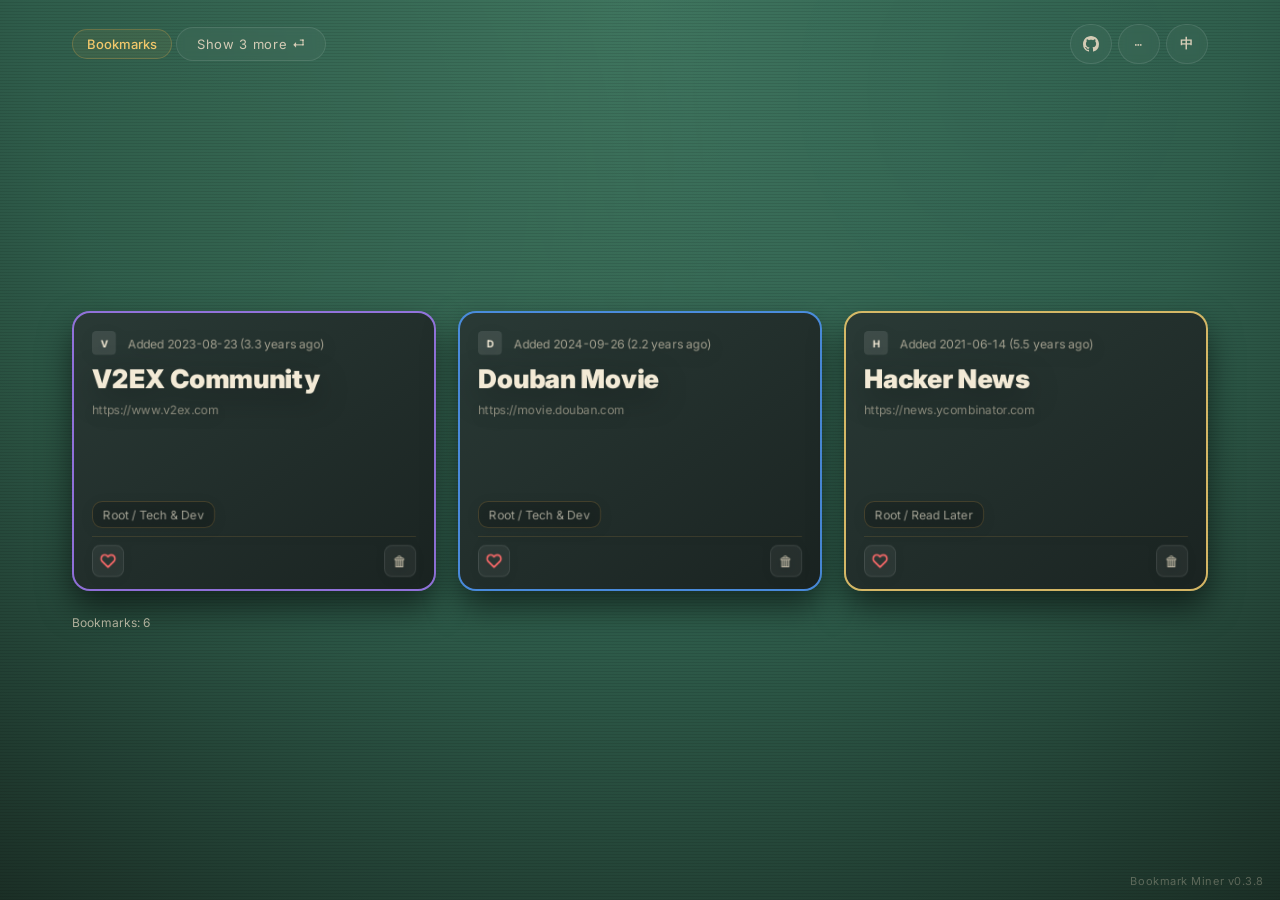
==== newtab.html @ 284e2948 "feat: simplify UI — clean more-menu, redesign card back, expand refresh triggers - newtab.html: more" ====
<!doctype html>
<html lang="zh-CN">
  <head>
    <meta charset="utf-8" />
    <meta name="viewport" content="width=device-width, initial-scale=1" />
    <title>收藏夹淘金</title>
    <link rel="preconnect" href="https://fonts.googleapis.com" />
    <link rel="preconnect" href="https://fonts.gstatic.com" crossorigin />
    <link href="https://fonts.googleapis.com/css2?family=Inter:wght@300;400;500;600;700&family=Outfit:wght@400;600;700&display=swap" rel="stylesheet" />
    <link rel="stylesheet" href="newtab.css" />
  </head>
  <body class="layout-a">
    <main class="page">
      <nav class="toolbar">
        <div class="toolbar-left">
          <button class="tab-btn active" data-tab="bookmarks" type="button" data-i18n="tabBookmarks">收藏夹</button>
          <!-- Douban tabs hidden: only bookmark mode shown -->
          <button class="tab-btn" data-tab="douban-read" type="button" style="display:none"><span class="douban-icon">豆</span><span data-i18n="tabDoubanRead">已读</span></button>
          <button class="tab-btn" data-tab="douban-wish" type="button" style="display:none"><span class="douban-icon">豆</span><span data-i18n="tabDoubanWish">想读</span></button>
          <button class="tab-btn" data-tab="movie-seen" type="button" style="display:none"><span class="douban-icon">豆</span><span data-i18n="tabMovieSeen">看过</span></button>
          <button class="tab-btn" data-tab="movie-wish" type="button" style="display:none"><span class="douban-icon">豆</span><span data-i18n="tabMovieWish">想看</span></button>
          <span class="toolbar-divider" style="display:none"></span>
          
          <div class="tab-specific-actions" data-for="bookmarks">
            <button id="refresh-bookmarks" class="btn toolbar-action-btn" type="button" data-i18n="refreshBtn">再翻三张 ⏎</button>
          </div>
          
          <div class="tab-specific-actions" data-for="douban-read" style="display: none;">
            <label class="btn file-btn">
              <span data-i18n="importDoubanRead">导入已读</span>
              <input id="douban-read-file" type="file" accept="application/json" />
            </label>
            <a href="tips.html" target="_blank" class="tips-hint" title="导入教程">?</a>
            <button id="refresh-douban-read" class="btn toolbar-action-btn" type="button" data-i18n="refreshBtn">再翻三张 ⏎</button>
          </div>

          <div class="tab-specific-actions" data-for="douban-wish" style="display: none;">
            <label class="btn file-btn">
              <span data-i18n="importDoubanWish">导入想读</span>
              <input id="douban-wish-file" type="file" accept="application/json" />
            </label>
            <a href="tips.html" target="_blank" class="tips-hint" title="导入教程">?</a>
            <button id="refresh-douban-wish" class="btn toolbar-action-btn" type="button" data-i18n="refreshBtn">再翻三张 ⏎</button>
          </div>

          <div class="tab-specific-actions" data-for="movie-seen" style="display: none;">
            <label class="btn file-btn">
              <span data-i18n="importMovieSeen">导入看过</span>
              <input id="movie-seen-file" type="file" accept="application/json" />
            </label>
            <a href="tips.html" target="_blank" class="tips-hint" title="导入教程">?</a>
            <button id="refresh-movie-seen" class="btn toolbar-action-btn" type="button" data-i18n="refreshBtn">再翻三张 ⏎</button>
          </div>

          <div class="tab-specific-actions" data-for="movie-wish" style="display: none;">
            <label class="btn file-btn">
              <span data-i18n="importMovieWish">导入想看</span>
              <input id="movie-wish-file" type="file" accept="application/json" />
            </label>
            <a href="tips.html" target="_blank" class="tips-hint" title="导入教程">?</a>
            <button id="refresh-movie-wish" class="btn toolbar-action-btn" type="button" data-i18n="refreshBtn">再翻三张 ⏎</button>
          </div>
        </div>
        <div class="toolbar-right">
          <button id="close-others" class="btn close-others-btn" type="button" style="display: none;" data-i18n="closeOthers">关闭其他标签页</button>
          <a href="https://github.com/holynova/collection_miner" target="_blank" class="btn icon-btn github-btn" aria-label="GitHub" title="GitHub">
            <svg height="16" aria-hidden="true" viewBox="0 0 16 16" version="1.1" width="16" style="fill: currentColor;">
              <path d="M8 0c4.42 0 8 3.58 8 8a8.013 8.013 0 0 1-5.45 7.59c-.4.08-.55-.17-.55-.38 0-.27.01-1.13.01-2.2 0-.75-.25-1.23-.54-1.48 1.78-.2 3.65-.88 3.65-3.95 0-.88-.31-1.59-.82-2.15.08-.2.36-1.02-.08-2.12 0 0-.67-.22-2.2.82-.64-.18-1.32-.27-2-.27-.68 0-1.36.09-2 .27-1.53-1.03-2.2-.82-2.2-.82-.44 1.1-.16 1.92-.08 2.12-.51.56-.82 1.28-.82 2.15 0 3.06 1.86 3.75 3.64 3.95-.23.2-.44.55-.51 1.07-.46.21-1.61.55-2.33-.66-.15-.24-.6-.83-1.23-.82-.67.01-.27.38.01.53.34.19.73.9.82 1.13.16.45.68 1.31 2.69.94 0 .67.01 1.3.01 1.49 0 .21-.15.45-.55.38A7.995 7.995 0 0 1 0 8c0-4.42 3.58-8 8-8Z"></path>
            </svg>
          </a>
          <div class="more-menu-wrapper">
            <button id="more-menu-btn" class="btn icon-btn" type="button" aria-label="More" title="More">⋯</button>
            <div id="more-menu" class="more-menu" style="display: none;">
              <button id="export-data" class="more-menu-item" type="button" data-i18n="exportData">导出数据</button>
              <label class="more-menu-item file-menu-item">
                <span data-i18n="importBackup">导入备份</span>
                <input id="import-backup-file" type="file" accept="application/json" />
              </label>
              <!-- layout-select and back-style-select kept in DOM (hidden) for JS compatibility -->
              <select id="layout-select" style="display:none"></select>
              <select id="back-style-select" style="display:none"></select>
            </div>
          </div>
          <button id="lang-switch" class="btn icon-btn lang-switch-btn" type="button" title="Language">EN</button>
        </div>
      </nav>

      <section class="tab-panel active" id="tab-bookmarks">
        <section class="cards" id="cards"></section>
        <footer class="footer" id="footer"></footer>
      </section>

      <!-- Douban panels hidden -->
      <section class="tab-panel" id="tab-douban-read" style="display:none">
        <section class="cards" id="douban-read-cards"></section>
        <footer class="footer" id="douban-read-footer"></footer>
      </section>

      <section class="tab-panel" id="tab-douban-wish" style="display:none">
        <section class="cards" id="douban-wish-cards"></section>
        <footer class="footer" id="douban-wish-footer"></footer>
      </section>

      <section class="tab-panel" id="tab-movie-seen" style="display:none">
        <section class="cards" id="movie-seen-cards"></section>
        <footer class="footer" id="movie-seen-footer"></footer>
      </section>

      <section class="tab-panel" id="tab-movie-wish" style="display:none">
        <section class="cards" id="movie-wish-cards"></section>
        <footer class="footer" id="movie-wish-footer"></footer>
      </section>
    </main>

    <template id="card-template">
      <article class="card">
        <div class="card-inner">
          <div class="card-face card-back">
            <div class="back-frame">
              <div class="back-logo">♠</div>
              <div class="back-name">Collection</div>
              <div class="back-name back-name-sub">Miner</div>
              <div class="back-tagline">收藏夹淘金</div>
            </div>
          </div>
          <div class="card-face card-front">
            <div class="card-header">
              <div class="brand">
                <span class="favicon" aria-hidden="true">
                  <span class="favicon-text"></span>
                </span>
                <div class="brand-text">
                  <p class="meta-date"></p>
                </div>
              </div>
            </div>

            <p class="title"></p>
            <p class="subtitle" style="display: none;"></p>
            <p class="url"></p>

            <div class="tags">
              <span class="tag path"></span>
            </div>
            <div class="rating-stars"></div>

            <div class="card-toolbar">
              <button class="toolbar-btn btn-like" type="button" aria-label="点赞">
                <svg class="heart-icon heart-outline" viewBox="0 0 24 24" fill="none" stroke="currentColor" stroke-width="2.5" stroke-linecap="round" stroke-linejoin="round" style="width: 16px; height: 16px; vertical-align: middle;">
                  <path d="M20.84 4.61a5.5 5.5 0 0 0-7.78 0L12 5.67l-1.06-1.06a5.5 5.5 0 0 0-7.78 7.78l1.06 1.06L12 21.23l7.78-7.78 1.06-1.06a5.5 5.5 0 0 0 0-7.78z"></path>
                </svg>
                <svg class="heart-icon heart-filled" viewBox="0 0 24 24" fill="currentColor" stroke="currentColor" stroke-width="2" stroke-linecap="round" stroke-linejoin="round" style="width: 16px; height: 16px; vertical-align: middle; display: none;">
                  <path d="M20.84 4.61a5.5 5.5 0 0 0-7.78 0L12 5.67l-1.06-1.06a5.5 5.5 0 0 0-7.78 7.78l1.06 1.06L12 21.23l7.78-7.78 1.06-1.06a5.5 5.5 0 0 0 0-7.78z"></path>
                </svg>
              </button>
              <button class="toolbar-btn btn-delete" type="button" aria-label="删除">🗑</button>
            </div>
          </div>
        </div>
      </article>
    </template>

    <div id="toast" class="toast" role="status" aria-live="polite">
      <span class="toast-message"></span>
      <button class="toast-action" type="button">撤销</button>
    </div>

    <div class="version-badge" id="version-badge"></div>

    <script src="newtab.js"></script>
  </body>
</html>
---- newtab.css ----
:root {
  color-scheme: dark;
  font-family: "Inter", "Outfit", -apple-system, BlinkMacSystemFont, "Segoe UI", Roboto, Helvetica, Arial, sans-serif;
  --bg-deep: #1b2f26;
  --bg-mid: #2f5e4c;
  --bg-light: #3f755f;
  --panel-dark: #1a2321;
  --panel-mid: #2a3a36;
  --panel-light: #3a4d48;
  --text-main: #f3ead6;
  --text-dim: #d4cbb5;
  --gold: #d6a24a;
  --gold-bright: #f2c86b;
  --orange: #e07c2f;
  --red: #d45141;
  --blue: #2aa2d5;
  --cyan: #3bc0c8;
  --shadow: rgba(0, 0, 0, 0.55);
  background-color: var(--bg-deep);
  background-image: radial-gradient(circle at top, var(--bg-light), var(--bg-mid) 55%, var(--bg-deep));
  color: var(--text-main);
}

* {
  box-sizing: border-box;
}

body {
  margin: 0;
  min-height: 100vh;
  position: relative;
  background: transparent;
}

body::before {
  content: "";
  position: fixed;
  inset: 0;
  background:
    radial-gradient(circle at 15% 20%, rgba(210, 162, 74, 0.08), transparent 45%),
    radial-gradient(circle at 80% 10%, rgba(59, 192, 200, 0.06), transparent 40%),
    repeating-linear-gradient(0deg, rgba(0, 0, 0, 0.18), rgba(0, 0, 0, 0.18) 1px, transparent 1px, transparent 3px);
  mix-blend-mode: multiply;
  opacity: 0.5;
  pointer-events: none;
  z-index: 0;
}

.page {
  max-width: 1200px;
  margin: 0 auto;
  padding: 24px 32px 36px;
  display: flex;
  flex-direction: column;
  gap: 20px;
  position: relative;
  z-index: 1;
  min-height: 100vh;
}

/* ===== Unified Toolbar ===== */

.toolbar {
  display: flex;
  align-items: center;
  justify-content: space-between;
  gap: 8px;
  flex-wrap: wrap;
}

.toolbar-left {
  display: flex;
  align-items: center;
  gap: 4px;
  flex-wrap: wrap;
}

.toolbar-right {
  display: flex;
  align-items: center;
  gap: 6px;
}

.toolbar-divider {
  width: 1px;
  height: 20px;
  background: rgba(255, 255, 255, 0.1);
  margin: 0 6px;
}

.tab-specific-actions {
  display: inline-flex;
  align-items: center;
  gap: 8px;
}

.toolbar-action-btn {
  font-size: 12px;
  padding: 6px 14px;
}

.close-others-btn {
  font-size: 11px;
  padding: 5px 12px;
  border-color: rgba(212, 80, 65, 0.4);
  color: #e88;
}

.close-others-btn:hover {
  border-color: rgba(212, 80, 65, 0.7);
  background: rgba(212, 80, 65, 0.1);
  color: #f99;
}

h1 {
  margin: 0;
  font-size: 32px;
  text-shadow: 0 0 18px rgba(214, 162, 74, 0.35);
}

/* Icon button (GitHub, more, lang) */
.icon-btn {
  width: 40px;
  height: 40px;
  padding: 0;
  display: inline-flex;
  align-items: center;
  justify-content: center;
  font-size: 18px;
  border-radius: 12px;
  min-width: unset;
  text-transform: none;
  letter-spacing: 0;
  text-decoration: none;
}

.icon-btn svg {
  width: 16px;
  height: 16px;
  flex-shrink: 0;
}

.lang-switch-btn {
  font-size: 13px;
  font-weight: 700;
}

/* ===== More Menu ===== */

.more-menu-wrapper {
  position: relative;
}

.more-menu {
  position: absolute;
  top: calc(100% + 8px);
  right: 0;
  min-width: 200px;
  background: var(--panel-dark);
  border: 1.5px solid var(--gold);
  border-radius: 14px;
  padding: 6px 0;
  z-index: 100;
  box-shadow: 0 16px 40px rgba(0, 0, 0, 0.6);
  animation: menuFadeIn 0.15s ease-out;
}

@keyframes menuFadeIn {
  from { opacity: 0; transform: translateY(-6px); }
  to { opacity: 1; transform: translateY(0); }
}

.more-menu-item {
  display: flex;
  align-items: center;
  gap: 8px;
  width: 100%;
  padding: 10px 16px;
  background: none;
  border: none;
  color: var(--text-main);
  font-family: inherit;
  font-size: 13px;
  cursor: pointer;
  text-align: left;
  transition: background 0.1s ease;
}

.more-menu-item:hover {
  background: rgba(214, 162, 74, 0.12);
}

.file-menu-item {
  position: relative;
  overflow: hidden;
}

.file-menu-item input {
  position: absolute;
  inset: 0;
  opacity: 0;
  cursor: pointer;
}

.more-menu-divider {
  height: 1px;
  margin: 4px 12px;
  background: rgba(214, 162, 74, 0.25);
}

.more-menu-select-row {
  justify-content: space-between;
}

.more-menu-select-row select {
  background: var(--bg-deep);
  border: 1px solid rgba(214, 162, 74, 0.5);
  color: var(--gold-bright);
  font-family: inherit;
  font-size: 12px;
  padding: 4px 8px;
  border-radius: 6px;
  outline: none;
  cursor: pointer;
}

.more-menu-build {
  font-size: 11px;
  color: var(--text-dim);
  letter-spacing: 0.1em;
  text-transform: uppercase;
  cursor: default;
  opacity: 0.7;
}

.more-menu-build:hover {
  background: none;
}

/* ===== Tab Buttons ===== */

.tab-btn {
  border: 1px solid transparent;
  background: transparent;
  color: var(--text-dim);
  padding: 6px 14px;
  border-radius: 999px;
  font-size: 13px;
  font-family: inherit;
  cursor: pointer;
  white-space: nowrap;
  transition: all 0.3s ease;
  position: relative;
  opacity: 0.6;
}

.tab-btn:hover {
  background: rgba(255, 255, 255, 0.05);
  color: var(--text-main);
  opacity: 1;
}

.tab-btn.active {
  border-color: rgba(214, 162, 74, 0.3);
  background: rgba(214, 162, 74, 0.08);
  color: var(--gold-bright);
  font-weight: 500;
  opacity: 1;
}

/* ===== Tab Panels ===== */

.tab-panel {
  display: none;
  flex-direction: column;
  gap: 16px;
}

.tab-panel.active {
  display: flex;
  margin-top: auto;
  margin-bottom: auto;
  animation: panelFadeIn 0.2s ease-out;
}

@keyframes panelFadeIn {
  from { opacity: 0; transform: translateY(8px); }
  to { opacity: 1; transform: translateY(0); }
}

.tab-actions {
  display: flex;
  gap: 12px;
  align-items: center;
  flex-wrap: wrap;
}

/* ===== Buttons ===== */

.btn {
  border: 1px solid rgba(255, 255, 255, 0.1);
  background: rgba(255, 255, 255, 0.03);
  color: var(--text-dim);
  padding: 8px 20px;
  font-size: 13px;
  font-family: inherit;
  border-radius: 999px;
  cursor: pointer;
  letter-spacing: 0.05em;
  transition: all 0.3s ease;
  text-decoration: none;
  display: inline-flex;
  align-items: center;
  justify-content: center;
  gap: 6px;
  backdrop-filter: blur(4px);
}

.btn:hover {
  background: rgba(214, 162, 74, 0.08);
  border-color: rgba(214, 162, 74, 0.4);
  color: var(--gold-bright);
}

.btn:active {
  transform: scale(0.98);
}

.btn.is-loading {
  opacity: 0.6;
  pointer-events: none;
}

:lang(zh) .btn {
  letter-spacing: 0.05em;
}

.file-btn {
  position: relative;
  overflow: hidden;
}

.file-btn input {
  position: absolute;
  inset: 0;
  opacity: 0;
  cursor: pointer;
}

/* ===== Cards Grid ===== */

.cards {
  display: grid;
  grid-template-columns: repeat(3, 1fr);
  gap: 22px;
  align-items: start;
}

/* ===== Card ===== */

.card {
  perspective: 1200px;
  transform-style: preserve-3d;
  transform: perspective(1200px) rotateX(var(--tilt-x, 0deg)) rotateY(var(--tilt-y, 0deg)) translateY(var(--float-y, 0px));
  transition: transform 0.12s ease-out;
  position: relative;
  cursor: pointer;
  min-height: 280px;

  /* Card Dynamic Lighting Variables */
  --mx: 0.5;
  --my: 0.5;
  --mx-pct: 50%;
  --my-pct: 50%;
  --border-color-base: rgba(214, 162, 74, 0.4);
  --border-color-glow: rgba(255, 255, 255, 0.55);
  --glow-color: rgba(255, 255, 255, 0.15);
  --shadow-color: var(--shadow);
  --glow-shadow: calc((var(--mx, 0.5) - 0.5) * -20px) calc(16px + (0.5 - var(--my, 0.5)) * 20px) 32px var(--shadow-color);
}

.card-inner {
  position: relative;
  width: 100%;
  min-height: 280px;
  transform-style: preserve-3d;
  transition: transform 0.4s ease-out;
  transform: rotateY(0deg);
  transform-origin: center center;
}

.card.is-revealed .card-inner {
  transform: rotateY(180deg);
  animation: flipWobble 0.9s cubic-bezier(0.34, 1.2, 0.64, 1) both;
}

.card-face {
  position: absolute;
  inset: 0;
  border-radius: 18px;
  backface-visibility: hidden;
  border: 2px solid transparent;
  box-shadow: var(--glow-shadow);
  width: 100%;
  height: 100%;
  background-clip: padding-box, border-box, border-box;
  background-origin: border-box;
  transition: box-shadow 0.3s ease;
  transform-style: preserve-3d;
}

.card-back {
  background-image:
    radial-gradient(circle at top, #3d2a18, #1c120a),
    radial-gradient(circle at var(--mx-pct) var(--my-pct), var(--border-color-glow) 0%, transparent 60%),
    linear-gradient(var(--border-color-base), var(--border-color-base));
  display: flex;
  align-items: center;
  justify-content: center;
  min-height: 280px;
}

.card-back::after {
  content: "";
  position: absolute;
  inset: 0;
  border-radius: inherit;
  background: radial-gradient(
    circle 160px at var(--mx-pct) var(--my-pct),
    var(--glow-color, rgba(255, 255, 255, 0.22)) 0%,
    rgba(255, 255, 255, 0.03) 45%,
    transparent 100%
  );
  mix-blend-mode: screen;
  opacity: 0;
  pointer-events: none;
  transition: opacity 0.3s ease;
  z-index: 5;
}

.card:hover .card-back::after {
  opacity: 1;
}

.back-frame {
  width: 80%;
  height: 80%;
  min-height: 200px;
  border: 2px solid rgba(214, 162, 74, 0.6);
  border-radius: 14px;
  display: flex;
  flex-direction: column;
  align-items: center;
  justify-content: center;
  gap: 10px;
  background: linear-gradient(145deg, rgba(255, 255, 255, 0.05), rgba(0, 0, 0, 0.35));
}

.back-logo {
  font-size: 40px;
  color: rgba(255, 255, 255, 0.25);
  line-height: 1;
  margin-bottom: 6px;
}

.back-name {
  font-family: 'Outfit', 'Inter', sans-serif;
  font-size: 22px;
  font-weight: 700;
  letter-spacing: 0.18em;
  color: rgba(255, 255, 255, 0.85);
  text-transform: uppercase;
  line-height: 1.1;
}

.back-name.back-name-sub {
  font-size: 15px;
  font-weight: 400;
  letter-spacing: 0.35em;
  color: rgba(255, 255, 255, 0.45);
  margin-top: -2px;
}

.back-tagline {
  font-size: 11px;
  letter-spacing: 0.2em;
  color: rgba(255, 255, 255, 0.25);
  margin-top: 10px;
  text-transform: uppercase;
}

.card-front {
  background-image:
    linear-gradient(145deg, var(--panel-mid), var(--panel-dark)),
    radial-gradient(circle at var(--mx-pct) var(--my-pct), var(--border-color-glow) 0%, transparent 60%),
    linear-gradient(var(--border-color-base), var(--border-color-base));
  transform: rotateY(180deg);
  padding: 18px 18px 12px;
  display: flex;
  flex-direction: column;
  gap: 8px;
  overflow: visible;
  min-height: 280px;
  position: relative;
  transform-style: preserve-3d;
}

.card-front::after {
  content: "";
  position: absolute;
  inset: 0;
  border-radius: inherit;
  background: radial-gradient(
    circle 160px at var(--mx-pct) var(--my-pct),
    var(--glow-color, rgba(255, 255, 255, 0.22)) 0%,
    rgba(255, 255, 255, 0.03) 45%,
    transparent 100%
  );
  mix-blend-mode: screen;
  opacity: 0;
  pointer-events: none;
  transition: opacity 0.3s ease;
  z-index: 5;
  transform: translateZ(1px);
}

.card.is-revealed:hover .card-front::after,
.card.is-refresh-revealed:hover .card-front::after {
  opacity: 1;
}

/* ===== Card Header ===== */

.card-header {
  display: flex;
  align-items: center;
  justify-content: space-between;
  gap: 12px;
  transform: translateZ(20px) translate(var(--parallax-text-x, 0px), var(--parallax-text-y, 0px));
  transition: transform 0.15s ease-out;
  filter: drop-shadow(0 4px 8px rgba(0, 0, 0, 0.3));
}

.brand {
  display: flex;
  align-items: center;
  gap: 12px;
}

.brand-text {
  display: flex;
  flex-direction: column;
  gap: 4px;
}

.favicon {
  width: 44px;
  height: 44px;
  border-radius: 14px;
  background: rgba(255, 255, 255, 0.1);
  display: inline-flex;
  align-items: center;
  justify-content: center;
  background-size: 20px 20px;
  background-repeat: no-repeat;
  background-position: center;
  flex-shrink: 0;
  font-size: 17px;
  font-weight: 700;
  color: var(--text-main);
}

.favicon-text {
  line-height: 1;
}

/* ===== Card Content ===== */

.title {
  color: var(--text-main);
  text-decoration: none;
  font-weight: 700;
  font-size: 20px;
  line-height: 1.25;
  display: -webkit-box;
  -webkit-line-clamp: 2;
  line-clamp: 2;
  -webkit-box-orient: vertical;
  overflow: hidden;
  margin: 0;
  flex-shrink: 0;
  transform: translateZ(60px) translate(var(--parallax-title-x, 0px), var(--parallax-title-y, 0px));
  transition: transform 0.15s ease-out;
  filter: drop-shadow(0 8px 16px rgba(0, 0, 0, 0.45));
}

.subtitle {
  color: var(--text-dim);
  font-size: 12px;
  font-weight: 400;
  line-height: 1.4;
  margin: 6px 0 0 0;
  opacity: 0.6;
  display: -webkit-box;
  -webkit-line-clamp: 2;
  line-clamp: 2;
  -webkit-box-orient: vertical;
  overflow: hidden;
  flex-shrink: 0;
  transform: translateZ(38px) translate(var(--parallax-link-x, 0px), var(--parallax-link-y, 0px));
  transition: transform 0.15s ease-out;
  filter: drop-shadow(0 4px 8px rgba(0, 0, 0, 0.25));
}

.url {
  margin: 0;
  font-size: 13px;
  color: var(--text-dim);
  word-break: break-word;
  opacity: 0.8;
  display: -webkit-box;
  -webkit-line-clamp: 2;
  line-clamp: 2;
  -webkit-box-orient: vertical;
  overflow: hidden;
  flex-grow: 1;
  transform: translateZ(38px) translate(var(--parallax-link-x, 0px), var(--parallax-link-y, 0px));
  transition: transform 0.15s ease-out;
  filter: drop-shadow(0 4px 8px rgba(0, 0, 0, 0.25));
}

.meta-date {
  margin: 0;
  font-size: 12px;
  color: var(--text-dim);
  opacity: 0.7;
}

.tags {
  display: flex;
  gap: 8px;
  flex-wrap: wrap;
  transform: translateZ(20px) translate(var(--parallax-text-x, 0px), var(--parallax-text-y, 0px));
  transition: transform 0.15s ease-out;
  filter: drop-shadow(0 3px 6px rgba(0, 0, 0, 0.25));
}

.tag {
  display: inline-flex;
  align-items: center;
  padding: 5px 10px;
  font-size: 12px;
  color: var(--text-main);
  background: rgba(0, 0, 0, 0.3);
  border-radius: 10px;
  border: 1px solid rgba(214, 162, 74, 0.35);
  max-width: 100%;
  white-space: normal;
  word-break: break-word;
}

.rating-stars {
  display: flex;
  gap: 3px;
  align-items: center;
  font-size: 13px;
  color: var(--gold-bright);
  transform: translateZ(20px) translate(var(--parallax-text-x, 0px), var(--parallax-text-y, 0px));
  transition: transform 0.15s ease-out;
  filter: drop-shadow(0 3px 6px rgba(0, 0, 0, 0.25));
}

.rating-stars .star {
  opacity: 0.35;
}

.rating-stars .star.filled {
  opacity: 1;
  text-shadow: 0 0 6px rgba(242, 200, 107, 0.45);
}

/* ===== Card Toolbar (bottom) ===== */

.card-toolbar {
  display: flex;
  align-items: center;
  justify-content: space-between;
  margin-top: auto;
  padding-top: 8px;
  border-top: 1px solid rgba(214, 162, 74, 0.15);
  transform: translateZ(20px) translate(var(--parallax-text-x, 0px), var(--parallax-text-y, 0px));
  transition: transform 0.15s ease-out;
  filter: drop-shadow(0 3px 6px rgba(0, 0, 0, 0.25));
}

.toolbar-btn {
  border: 1px solid rgba(255, 255, 255, 0.1);
  background: rgba(255, 255, 255, 0.05);
  color: var(--text-dim);
  width: 32px;
  height: 32px;
  border-radius: 8px;
  font-size: 14px;
  cursor: pointer;
  display: inline-flex;
  align-items: center;
  justify-content: center;
  transition: all 0.3s ease;
  backdrop-filter: blur(4px);
}

.toolbar-btn:hover {
  background: rgba(214, 162, 74, 0.1);
  color: var(--gold-bright);
  border-color: rgba(214, 162, 74, 0.4);
}

.toolbar-btn.btn-like {
  color: #ff6b6b;
}

.toolbar-btn.btn-like.is-liked {
  background: rgba(255, 107, 107, 0.2);
  border-color: rgba(255, 107, 107, 0.7);
  color: #ff8a8a;
}

.toolbar-btn.btn-like .heart-filled {
  display: none !important;
}

.toolbar-btn.btn-like.is-liked .heart-outline {
  display: none !important;
}

.toolbar-btn.btn-like.is-liked .heart-filled {
  display: inline-block !important;
}

.heart-icon {
  transition: transform 0.2s ease;
}

.toolbar-btn.btn-like:hover .heart-icon {
  transform: scale(1.15);
}

.toolbar-btn.btn-delete:hover {
  border-color: rgba(213, 81, 65, 0.7);
  color: #ffd2c8;
  background: rgba(213, 81, 65, 0.2);
}

/* ===== Empty State ===== */

.empty-state {
  display: flex;
  flex-direction: column;
  align-items: center;
  justify-content: center;
  gap: 16px;
  padding: 60px 24px;
  text-align: center;
  color: var(--text-dim);
  grid-column: 1 / -1;
}

.empty-state-icon {
  font-size: 48px;
  opacity: 0.5;
  line-height: 1;
}

.empty-state-text {
  font-size: 15px;
  max-width: 280px;
  line-height: 1.5;
}

/* ===== Toast ===== */

.toast {
  position: fixed;
  left: 50%;
  top: 24px;
  transform: translateX(-50%) translateY(-20px);
  background: var(--panel-dark);
  color: var(--text-main);
  padding: 10px 14px;
  border-radius: 999px;
  display: flex;
  align-items: center;
  gap: 12px;
  opacity: 0;
  pointer-events: none;
  transition: opacity 0.2s ease, transform 0.2s ease;
  box-shadow: 0 12px 28px var(--shadow);
  z-index: 200;
  border: 2px solid rgba(214, 162, 74, 0.5);
}

.toast.visible {
  opacity: 1;
  pointer-events: auto;
  transform: translateX(-50%) translateY(0);
}

.toast-action {
  border: 1px solid var(--gold);
  background: transparent;
  color: var(--text-main);
  padding: 4px 10px;
  border-radius: 999px;
  cursor: pointer;
  font-size: 12px;
  font-family: inherit;
}

/* ===== Footer ===== */

.footer {
  font-size: 12px;
  color: var(--text-dim);
  padding: 8px 0;
  opacity: 0.8;
}

/* ===== Rarity Borders ===== */

.rarity-common {
  --border-color-base: rgba(214, 162, 74, 0.55);
  --border-color-glow: rgba(255, 255, 255, 0.55);
  --glow-color: rgba(214, 162, 74, 0.22);
}

.rarity-rare {
  --border-color-base: rgba(42, 162, 213, 0.75);
  --border-color-glow: rgba(100, 220, 255, 0.95);
  --glow-color: rgba(100, 220, 255, 0.28);
  --glow-shadow: calc((var(--mx, 0.5) - 0.5) * -20px) calc(16px + (0.5 - var(--my, 0.5)) * 20px) 36px rgba(42, 162, 213, 0.35);
}

.rarity-legendary {
  --border-color-base: rgba(242, 200, 107, 0.85);
  --border-color-glow: rgba(255, 235, 170, 1);
  --glow-color: rgba(255, 220, 120, 0.32);
  --glow-shadow: calc((var(--mx, 0.5) - 0.5) * -20px) calc(16px + (0.5 - var(--my, 0.5)) * 20px) 36px rgba(242, 200, 107, 0.4);
}

.rarity-cursed {
  --border-color-base: rgba(213, 81, 65, 0.8);
  --border-color-glow: rgba(255, 120, 100, 0.95);
  --glow-color: rgba(255, 120, 100, 0.28);
  --glow-shadow: calc((var(--mx, 0.5) - 0.5) * -20px) calc(16px + (0.5 - var(--my, 0.5)) * 20px) 36px rgba(213, 81, 65, 0.35);
}

/* ===== Rating Borders (overrides age) ===== */

.rating-1 {
  --border-color-base: rgba(245, 245, 245, 0.7);
  --border-color-glow: rgba(255, 255, 255, 0.85);
}

.rating-2 {
  --border-color-base: rgba(90, 200, 120, 0.75);
  --border-color-glow: rgba(140, 255, 170, 0.95);
}

.rating-3 {
  --border-color-base: rgba(80, 150, 255, 0.8);
  --border-color-glow: rgba(150, 200, 255, 0.95);
}

.rating-4 {
  --border-color-base: rgba(170, 120, 255, 0.8);
  --border-color-glow: rgba(210, 180, 255, 0.95);
  --glow-shadow:
    calc((var(--mx, 0.5) - 0.5) * -20px) calc(16px + (0.5 - var(--my, 0.5)) * 20px) 36px rgba(242, 200, 107, 0.25),
    0 0 24px rgba(170, 120, 255, 0.18);
}

.rating-5 {
  --border-color-base: rgba(242, 200, 107, 0.85);
  --border-color-glow: rgba(255, 235, 170, 1);
  --glow-shadow:
    calc((var(--mx, 0.5) - 0.5) * -20px) calc(16px + (0.5 - var(--my, 0.5)) * 20px) 36px rgba(242, 200, 107, 0.25),
    0 0 24px rgba(170, 120, 255, 0.18);
}

/* Rating-5 special background and active glow overlay */
.rating-5 .card-front {
  background-image:
    linear-gradient(145deg, rgba(58, 77, 72, 0.95), rgba(26, 35, 33, 0.95)),
    radial-gradient(circle at var(--mx-pct) var(--my-pct), var(--border-color-glow) 0%, transparent 60%),
    linear-gradient(var(--border-color-base), var(--border-color-base));
}

.rating-5 .card-front::after {
  opacity: 0.45;
}

.rating-5:hover .card-front::after {
  opacity: 1;
}

/* ===== Age Borders ===== */

.age-white {
  --border-color-base: rgba(245, 245, 245, 0.7);
  --border-color-glow: rgba(255, 255, 255, 0.8);
}

.age-green {
  --border-color-base: rgba(90, 200, 120, 0.75);
  --border-color-glow: rgba(140, 255, 170, 0.95);
}

.age-blue {
  --border-color-base: rgba(80, 150, 255, 0.8);
  --border-color-glow: rgba(150, 200, 255, 0.95);
}

.age-purple {
  --border-color-base: rgba(170, 120, 255, 0.8);
  --border-color-glow: rgba(210, 180, 255, 0.95);
}

.age-gold {
  --border-color-base: rgba(242, 200, 107, 0.85);
  --border-color-glow: rgba(255, 235, 170, 1);
}

/* ===== Animations ===== */

@keyframes flipWobble {
  0% { transform: rotateY(0deg) rotateZ(0deg); }
  60% { transform: rotateY(190deg) rotateZ(1.2deg); }
  80% { transform: rotateY(175deg) rotateZ(-0.8deg); }
  100% { transform: rotateY(180deg) rotateZ(0deg); }
}


.confetti-particle {
  position: absolute;
  width: 10px;
  height: 10px;
  border-radius: 2px;
  pointer-events: none;
  z-index: 1000;
  will-change: transform, opacity;
}

@keyframes confetti-pop {
  0% { transform: translate(-50%, -50%) scale(1) rotate(0deg); opacity: 1; }
  100% { transform: translate(calc(-50% + var(--dx)), calc(-50% + var(--dy))) scale(0) rotate(var(--dr)); opacity: 0; }
}

/* Card exit animations */
@keyframes refreshFlipOut {
  0% { transform: rotateY(180deg) rotateZ(0deg); }
  100% { transform: rotateY(270deg) rotateZ(0deg); }
}

.card.is-refresh-exiting .card-inner {
  animation: refreshFlipOut 0.15s ease-in both;
}

.card.is-refresh-entering .card-inner {
  transform: rotateY(90deg);
}

@keyframes refreshFlipIn {
  0% { transform: rotateY(90deg) rotateZ(0deg); }
  70% { transform: rotateY(185deg) rotateZ(0.5deg); }
  100% { transform: rotateY(180deg) rotateZ(0deg); }
}

.card.is-refresh-revealed .card-inner {
  transform: rotateY(180deg);
  animation: refreshFlipIn 0.35s cubic-bezier(0.34, 1.2, 0.64, 1) both;
}

/* ===== Responsive ===== */

@media (max-width: 1024px) {
  .page {
    padding: 36px 24px 28px;
    gap: 22px;
  }

  .cards {
    grid-template-columns: repeat(auto-fit, minmax(240px, 1fr));
  }

  h1 {
    font-size: 28px;
  }
}

@media (max-width: 720px) {
  .page {
    padding: 24px 16px;
    gap: 18px;
  }

  .header {
    align-items: flex-start;
  }

  h1 {
    font-size: 24px;
  }

  .cards {
    grid-template-columns: 1fr;
  }

  .tab-btn {
    font-size: 12px;
    padding: 7px 14px;
  }
}

/* =========================================
   Layout Redesigns
   ========================================= */

/* --- Layout A: Modern Magazine --- */
body.layout-a .card-front {
  justify-content: space-between;
}
body.layout-a .card-header {
  align-items: flex-start;
}
body.layout-a .favicon {
  width: 24px;
  height: 24px;
  border-radius: 4px;
  font-size: 10px;
  background-size: 14px;
}
body.layout-a .card-content {
  text-align: center;
  display: flex;
  flex-direction: column;
  align-items: center;
  margin-top: auto;
  margin-bottom: auto;
}
body.layout-a .title {
  font-size: 26px;
  line-height: 1.2;
  font-weight: 900;
  -webkit-line-clamp: 3;
}
body.layout-a .url,
body.layout-a .path {
  font-size: 12px;
  opacity: 0.6;
}
body.layout-a .card-footer {
  border-top: 1px solid rgba(255, 255, 255, 0.1);
  padding-top: 12px;
}

/* --- Layout B: Editorial Book Cover --- */
body.layout-b .card-front {
  display: flex;
  flex-direction: column;
  padding: 24px;
}
body.layout-b .card-header {
  order: 3;
  margin-top: 24px;
  justify-content: flex-start;
}
body.layout-b .card-footer {
  order: 1;
  justify-content: flex-end;
}
body.layout-b .card-content {
  order: 2;
  margin-top: auto;
}
body.layout-b .title {
  font-family: "Outfit", "Inter", -apple-system, BlinkMacSystemFont, "Segoe UI", Roboto, Helvetica, Arial, sans-serif;
  font-size: 24px;
  font-weight: 400;
  line-height: 1.4;
  letter-spacing: 1px;
}
body.layout-b .favicon {
  border-radius: 50%;
  width: 32px;
  height: 32px;
  background-size: 16px;
}
body.layout-b .url {
  display: none;
}
body.layout-b .meta-date {
  font-style: italic;
  opacity: 0.5;
}

/* --- Layout C: Data Index Card --- */
body.layout-c .card-front {
  border-radius: 4px;
  padding: 16px;
}
body.layout-c .card-header {
  border-bottom: 1px dashed rgba(255, 255, 255, 0.2);
  padding-bottom: 12px;
  margin-bottom: 12px;
}
body.layout-c .favicon {
  border-radius: 2px;
}
body.layout-c .title {
  font-family: monospace;
  font-size: 16px;
  letter-spacing: 0.5px;
  font-weight: normal;
  -webkit-line-clamp: 4;
}
body.layout-c .url {
  font-family: monospace;
  background: rgba(0, 0, 0, 0.3);
  padding: 6px 8px;
  border-radius: 4px;
  margin-top: 12px;
  color: var(--gold-bright);
}
body.layout-c .card-footer {
  border-top: 1px dashed rgba(255, 255, 255, 0.2);
  padding-top: 12px;
  margin-top: auto;
}

/* ===== Bug Fixes & Minor Tweaks ===== */

/* Fix 1: Word wrapping in cards */
.card {
  min-width: 0;
}
.title, .subtitle, .url, .path, .tag {
  word-wrap: break-word;
  overflow-wrap: anywhere;
}

/* Fix 2: Tips hint ? icon */
.tips-hint {
  display: inline-flex;
  align-items: center;
  justify-content: center;
  width: 22px;
  height: 22px;
  border-radius: 50%;
  border: 1px solid rgba(255, 255, 255, 0.15);
  background: rgba(255, 255, 255, 0.04);
  color: var(--text-dim);
  font-size: 12px;
  font-weight: 600;
  font-family: inherit;
  text-decoration: none;
  cursor: pointer;
  opacity: 0.5;
  transition: all 0.2s ease;
  flex-shrink: 0;
  margin-left: -4px;
}

.tips-hint:hover {
  opacity: 1;
  border-color: var(--gold);
  color: var(--gold-bright);
  background: rgba(214, 162, 74, 0.1);
}

/* Fix 3: Douban Icon */
.douban-icon {
  display: inline-flex;
  align-items: center;
  justify-content: center;
  width: 14px;
  height: 14px;
  background: #007722;
  color: rgba(255, 255, 255, 0.9);
  font-size: 10px;
  border-radius: 3px;
  margin-right: 6px;
  font-family: -apple-system, BlinkMacSystemFont, "Segoe UI", Roboto, Helvetica, Arial, sans-serif;
  line-height: 1;
}

/* ===== Version Badge ===== */
.version-badge {
  position: fixed;
  bottom: 12px;
  right: 16px;
  font-size: 11px;
  font-family: "Inter", sans-serif;
  color: var(--text-dim);
  opacity: 0.35;
  letter-spacing: 0.05em;
  pointer-events: none;
  z-index: 100;
  user-select: none;
}

/* =========================================
   Card Back Style Themes
   ========================================= */

/* --- 1. Royal Classic Theme (Imperial Gold & Crimson) --- */
body.back-classic .card-back {
  background-image:
    radial-gradient(circle at center, #351616, #160707),
    radial-gradient(circle at var(--mx-pct) var(--my-pct), var(--border-color-glow) 0%, transparent 60%),
    linear-gradient(var(--border-color-base), var(--border-color-base));
}

body.back-classic .back-frame {
  border: 2px solid rgba(214, 162, 74, 0.75);
  background: linear-gradient(135deg, rgba(214, 162, 74, 0.06), rgba(0, 0, 0, 0.5));
  position: relative;
  box-shadow: inset 0 0 24px rgba(214, 162, 74, 0.2);
}

body.back-classic .back-frame::before {
  content: "";
  position: absolute;
  inset: 4px;
  border: 1px dashed rgba(214, 162, 74, 0.35);
  border-radius: 10px;
  pointer-events: none;
}

body.back-classic .back-symbol {
  font-family: "Georgia", serif;
  color: var(--gold-bright);
  font-size: 52px;
  text-shadow: 0 0 24px rgba(242, 200, 107, 0.6);
  transition: transform 0.35s cubic-bezier(0.34, 1.56, 0.64, 1);
}

body.back-classic .card:hover .back-symbol {
  transform: scale(1.12) rotate(6deg);
}

body.back-classic .back-title {
  font-family: "Outfit", "Inter", sans-serif;
  font-weight: 700;
  letter-spacing: 0.35em;
  color: var(--gold-bright);
}

/* --- 2. Cyber Neon Theme (Holographic Sci-Fi) --- */
body.back-cyber .card-back {
  background-image:
    radial-gradient(circle at center, #0f1620, #04080e),
    radial-gradient(circle at var(--mx-pct) var(--my-pct), rgba(100, 220, 255, 0.4) 0%, transparent 60%),
    linear-gradient(rgba(59, 192, 200, 0.5), rgba(170, 120, 255, 0.5));
}

body.back-cyber .card-back::after {
  background: radial-gradient(
    circle 160px at var(--mx-pct) var(--my-pct),
    rgba(59, 192, 200, 0.25) 0%,
    rgba(170, 120, 255, 0.05) 50%,
    transparent 100%
  );
  mix-blend-mode: screen;
}

body.back-cyber .back-frame {
  border: 1.5px solid rgba(59, 192, 200, 0.5);
  background: 
    linear-gradient(0deg, rgba(0, 0, 0, 0.75), rgba(0, 0, 0, 0.75)),
    repeating-linear-gradient(0deg, rgba(59, 192, 200, 0.03), rgba(59, 192, 200, 0.03) 2px, transparent 2px, transparent 4px),
    repeating-linear-gradient(90deg, rgba(59, 192, 200, 0.03), rgba(59, 192, 200, 0.03) 2px, transparent 2px, transparent 4px);
  border-radius: 12px;
  position: relative;
  overflow: hidden;
  box-shadow: 0 0 20px rgba(59, 192, 200, 0.15);
}

/* Sci-fi corner brackets */
body.back-cyber .back-frame::before {
  content: "";
  position: absolute;
  inset: -1px;
  border: 1.5px solid rgba(170, 120, 255, 0.75);
  border-radius: 12px;
  clip-path: polygon(
    0 0, 16px 0, 16px 3px, 3px 3px, 3px 16px, 0 16px,
    0 100%, 16px 100%, 16px calc(100% - 3px), 3px calc(100% - 3px), 3px calc(100% - 16px), 0 calc(100% - 16px),
    100% 100%, calc(100% - 16px) 100%, calc(100% - 16px) calc(100% - 3px), calc(100% - 3px) calc(100% - 3px), calc(100% - 3px) calc(100% - 16px), 100% calc(100% - 16px),
    100% 0, calc(100% - 16px) 0, calc(100% - 16px) 3px, calc(100% - 3px) 3px, calc(100% - 3px) 16px, 100% 16px
  );
  pointer-events: none;
}

body.back-cyber .back-symbol {
  font-size: 0 !important; /* Hide "♣" */
  background: rgba(59, 192, 200, 0.06);
  border: 1.5px solid rgba(59, 192, 200, 0.45);
  width: 58px;
  height: 58px;
  border-radius: 50%;
  display: inline-flex;
  align-items: center;
  justify-content: center;
  position: relative;
  box-shadow: 0 0 15px rgba(59, 192, 200, 0.2);
  transition: all 0.4s ease;
}

body.back-cyber .back-symbol::before {
  content: "❖";
  font-size: 28px;
  color: #3bc0c8;
  text-shadow: 0 0 10px rgba(59, 192, 200, 0.8);
  line-height: 1;
}

body.back-cyber .card:hover .back-symbol {
  transform: scale(1.1) rotate(90deg);
  border-color: rgba(170, 120, 255, 0.7);
  box-shadow: 0 0 20px rgba(170, 120, 255, 0.4);
}

body.back-cyber .back-symbol:hover::before {
  color: #c9a7ff;
}

body.back-cyber .back-title {
  font-family: monospace;
  font-weight: 700;
  letter-spacing: 0.15em;
  color: #aa78ff;
  font-size: 15px;
  text-shadow: 0 0 8px rgba(170, 120, 255, 0.4);
}

body.back-cyber .back-title::before {
  content: "// ";
  opacity: 0.6;
}

body.back-cyber .back-subtitle {
  font-family: monospace;
  letter-spacing: 0.08em;
  color: #3bc0c8;
  font-size: 10px;
  opacity: 0.95;
  text-transform: uppercase;
}

body.back-cyber .back-subtitle::before {
  content: "[SYS_";
}

body.back-cyber .back-subtitle::after {
  content: "]";
}


/* --- 3. Celestial Constellation Theme (Minimalist Astral) --- */
body.back-cosmic .card-back {
  background-image:
    radial-gradient(circle at center, #161033, #080516),
    radial-gradient(circle at var(--mx-pct) var(--my-pct), rgba(255, 255, 255, 0.35) 0%, transparent 60%),
    linear-gradient(rgba(255, 255, 255, 0.25), rgba(170, 120, 255, 0.25));
}

body.back-cosmic .card-back::after {
  background: radial-gradient(
    circle 160px at var(--mx-pct) var(--my-pct),
    rgba(255, 255, 255, 0.22) 0%,
    rgba(170, 120, 255, 0.04) 50%,
    transparent 100%
  );
  mix-blend-mode: screen;
}

body.back-cosmic .back-frame {
  border: 1px solid rgba(255, 255, 255, 0.22);
  background: linear-gradient(135deg, rgba(255, 255, 255, 0.02), rgba(255, 255, 255, 0.07));
  border-radius: 14px;
  position: relative;
  box-shadow: 0 0 15px rgba(255, 255, 255, 0.04);
}

/* Constellation grid decoration */
body.back-cosmic .back-frame::before {
  content: "";
  position: absolute;
  inset: 12px;
  border: 1px solid rgba(255, 255, 255, 0.08);
  border-radius: 8px;
  background-image: 
    radial-gradient(circle at 30% 20%, #fff 1.5px, transparent 1.5px),
    radial-gradient(circle at 75% 35%, #fff 1px, transparent 1px),
    radial-gradient(circle at 25% 75%, #fff 1px, transparent 1px),
    radial-gradient(circle at 70% 80%, #fff 2px, transparent 2px);
  background-size: 100% 100%;
  pointer-events: none;
  opacity: 0.5;
}

body.back-cosmic .back-symbol {
  font-size: 0 !important; /* Hide "♣" */
  position: relative;
  width: 54px;
  height: 54px;
  display: inline-flex;
  align-items: center;
  justify-content: center;
  transition: transform 0.7s cubic-bezier(0.25, 1, 0.5, 1);
}

body.back-cosmic .back-symbol::before {
  content: "☾";
  font-size: 40px;
  color: #f3ead6;
  text-shadow: 0 0 15px rgba(255, 255, 255, 0.7), 0 0 30px rgba(170, 120, 255, 0.3);
  line-height: 1;
}

body.back-cosmic .card:hover .back-symbol {
  transform: rotate(360deg) scale(1.15);
}

body.back-cosmic .back-title {
  font-family: "Outfit", "Inter", sans-serif;
  font-weight: 300;
  letter-spacing: 0.35em;
  color: rgba(255, 255, 255, 0.95);
  font-size: 15px;
}

body.back-cosmic .back-title::before {
  content: "✧ ";
  color: var(--gold-bright);
}

body.back-cosmic .back-title::after {
  content: " ✧";
  color: var(--gold-bright);
}

body.back-cosmic .back-subtitle {
  font-family: "Outfit", "Inter", sans-serif;
  font-weight: 400;
  letter-spacing: 0.2em;
  color: rgba(255, 255, 255, 0.5);
  font-size: 9px;
  text-transform: uppercase;
}
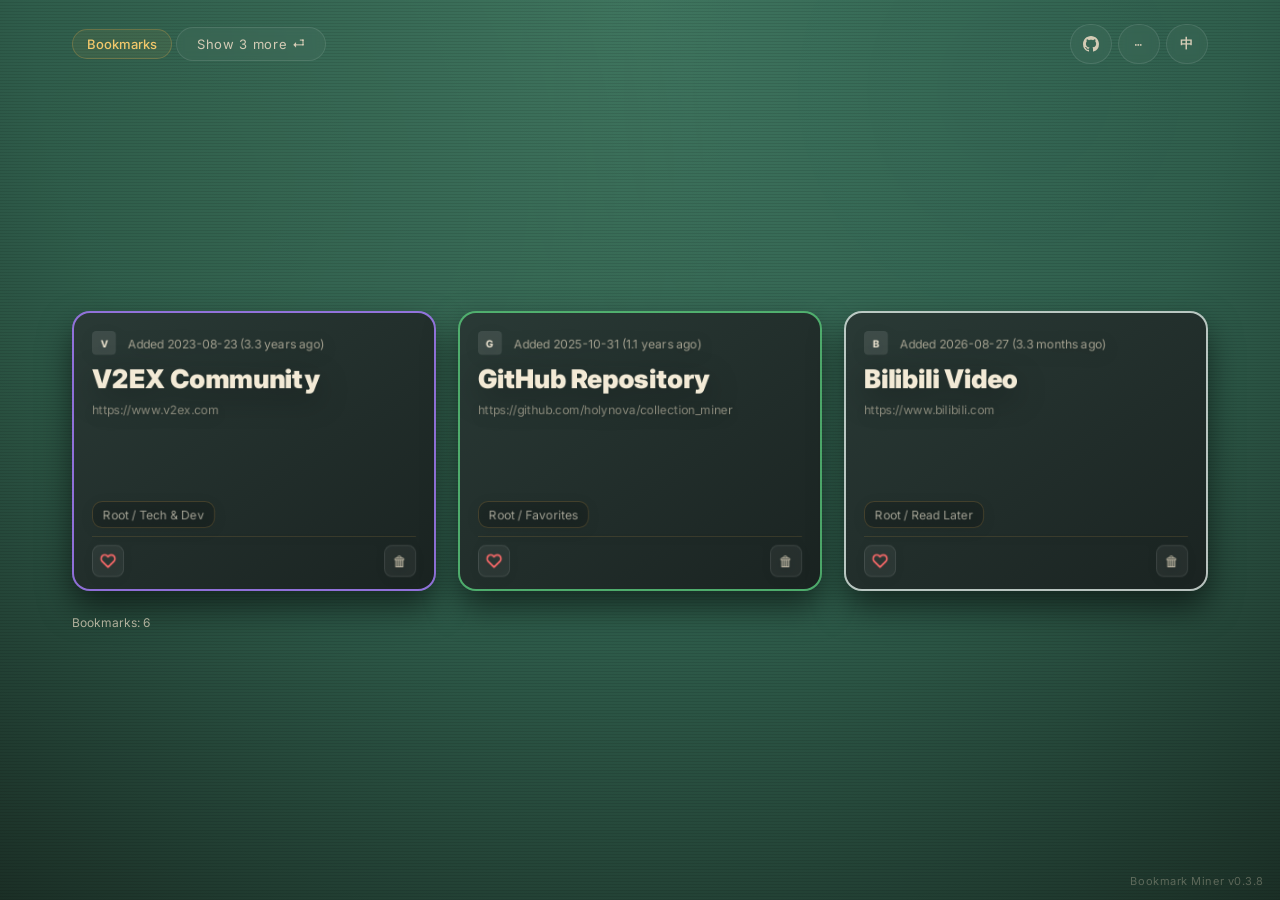
==== commit 478cd9e3: "feat: replace native confirm() with custom in-page dialog - newtab.html: add #confirm-overlay modal " ====
--- a/newtab.html
+++ b/newtab.html
@@ -165,6 +165,18 @@
       <button class="toast-action" type="button">撤销</button>
     </div>
 
+    <!-- Custom confirm dialog -->
+    <div id="confirm-overlay" class="confirm-overlay" aria-modal="true" role="dialog" aria-hidden="true">
+      <div class="confirm-dialog">
+        <div class="confirm-icon">🗑</div>
+        <p class="confirm-title" id="confirm-message"></p>
+        <div class="confirm-actions">
+          <button id="confirm-cancel" class="confirm-btn confirm-btn-cancel" type="button"></button>
+          <button id="confirm-ok" class="confirm-btn confirm-btn-ok" type="button"></button>
+        </div>
+      </div>
+    </div>
+
     <div class="version-badge" id="version-badge"></div>
 
     <script src="newtab.js"></script>
--- a/newtab.css
+++ b/newtab.css
@@ -1460,3 +1460,111 @@
 }
 
 
+/* ─── Custom Confirm Dialog ─────────────────────────────────────────── */
+
+.confirm-overlay {
+  position: fixed;
+  inset: 0;
+  z-index: 9000;
+  display: flex;
+  align-items: center;
+  justify-content: center;
+  background: rgba(0, 0, 0, 0.65);
+  backdrop-filter: blur(6px);
+  -webkit-backdrop-filter: blur(6px);
+  opacity: 0;
+  pointer-events: none;
+  transition: opacity 0.2s ease;
+}
+
+.confirm-overlay.is-open {
+  opacity: 1;
+  pointer-events: all;
+}
+
+.confirm-dialog {
+  background: linear-gradient(145deg, #1e1e22, #16161a);
+  border: 1px solid rgba(255, 255, 255, 0.1);
+  border-radius: 20px;
+  box-shadow:
+    0 0 0 1px rgba(255, 255, 255, 0.04),
+    0 24px 64px rgba(0, 0, 0, 0.6),
+    0 0 40px rgba(214, 162, 74, 0.06);
+  padding: 36px 32px 28px;
+  min-width: 280px;
+  max-width: 340px;
+  width: 90vw;
+  display: flex;
+  flex-direction: column;
+  align-items: center;
+  gap: 12px;
+  transform: scale(0.92) translateY(8px);
+  transition: transform 0.22s cubic-bezier(0.34, 1.56, 0.64, 1);
+}
+
+.confirm-overlay.is-open .confirm-dialog {
+  transform: scale(1) translateY(0);
+}
+
+.confirm-icon {
+  font-size: 32px;
+  line-height: 1;
+  margin-bottom: 4px;
+}
+
+.confirm-title {
+  font-size: 14px;
+  color: rgba(255, 255, 255, 0.75);
+  text-align: center;
+  line-height: 1.6;
+  margin: 0;
+  letter-spacing: 0.01em;
+}
+
+.confirm-actions {
+  display: flex;
+  gap: 10px;
+  margin-top: 8px;
+  width: 100%;
+}
+
+.confirm-btn {
+  flex: 1;
+  padding: 10px 0;
+  border-radius: 10px;
+  border: 1px solid transparent;
+  font-size: 14px;
+  font-family: inherit;
+  font-weight: 500;
+  cursor: pointer;
+  transition: all 0.15s ease;
+  letter-spacing: 0.02em;
+}
+
+.confirm-btn-cancel {
+  background: rgba(255, 255, 255, 0.06);
+  border-color: rgba(255, 255, 255, 0.1);
+  color: rgba(255, 255, 255, 0.55);
+}
+
+.confirm-btn-cancel:hover {
+  background: rgba(255, 255, 255, 0.1);
+  color: rgba(255, 255, 255, 0.8);
+}
+
+.confirm-btn-ok {
+  background: linear-gradient(135deg, #c0392b, #96281b);
+  border-color: rgba(192, 57, 43, 0.5);
+  color: #fff;
+  box-shadow: 0 4px 14px rgba(192, 57, 43, 0.35);
+}
+
+.confirm-btn-ok:hover {
+  background: linear-gradient(135deg, #e74c3c, #c0392b);
+  box-shadow: 0 4px 20px rgba(231, 76, 60, 0.5);
+  transform: translateY(-1px);
+}
+
+.confirm-btn-ok:active {
+  transform: translateY(0);
+}
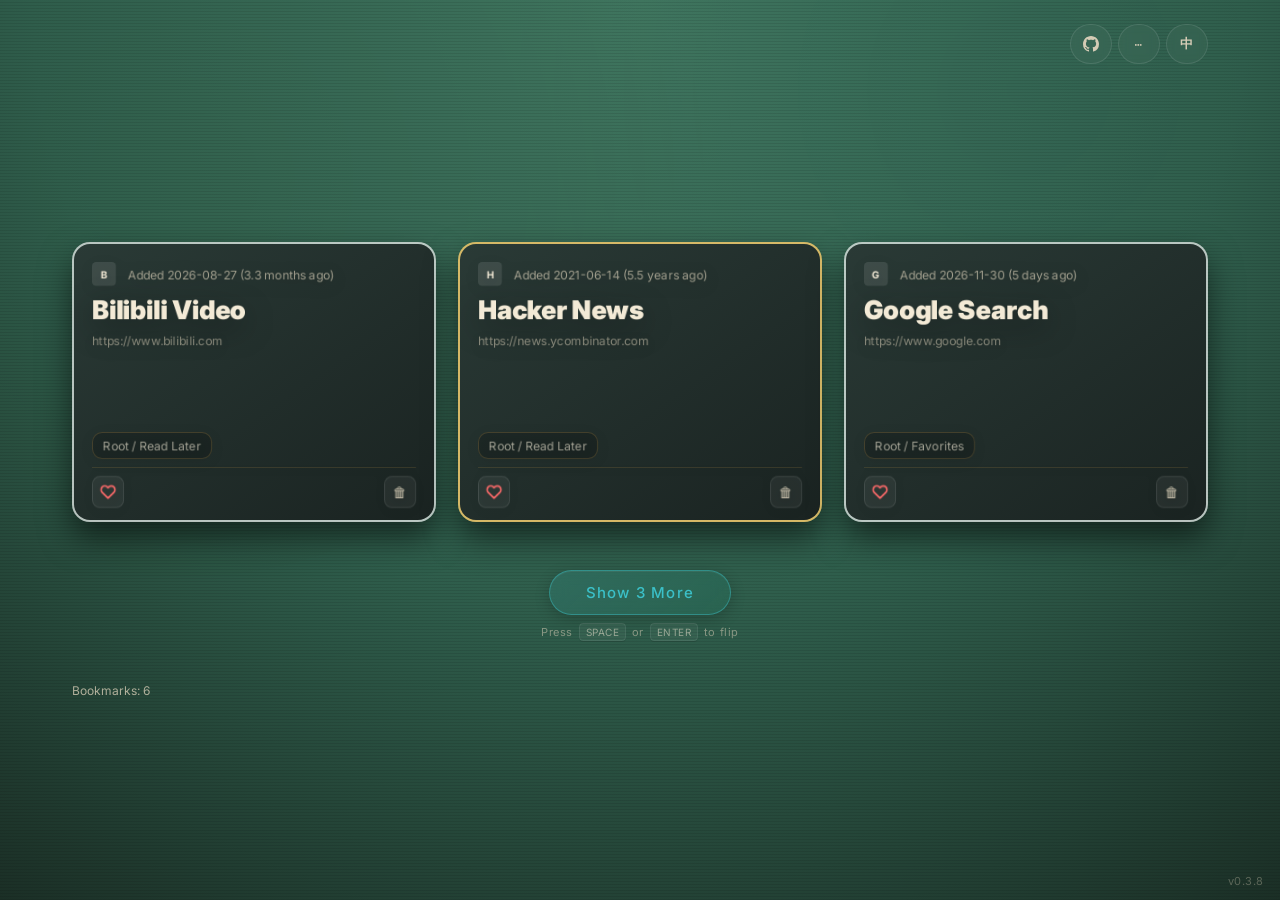
==== commit 33df0803: "feat: hide bookmarks tab, move refresh button below cards, show version only" ====
--- a/newtab.html
+++ b/newtab.html
@@ -13,7 +13,8 @@
     <main class="page">
       <nav class="toolbar">
         <div class="toolbar-left">
-          <button class="tab-btn active" data-tab="bookmarks" type="button" data-i18n="tabBookmarks">收藏夹</button>
+          <!-- 收藏夹 tab hidden: only one source, tab label not needed -->
+          <button class="tab-btn active" data-tab="bookmarks" type="button" data-i18n="tabBookmarks" style="display:none">收藏夹</button>
           <!-- Douban tabs hidden: only bookmark mode shown -->
           <button class="tab-btn" data-tab="douban-read" type="button" style="display:none"><span class="douban-icon">豆</span><span data-i18n="tabDoubanRead">已读</span></button>
           <button class="tab-btn" data-tab="douban-wish" type="button" style="display:none"><span class="douban-icon">豆</span><span data-i18n="tabDoubanWish">想读</span></button>
@@ -22,7 +23,8 @@
           <span class="toolbar-divider" style="display:none"></span>
           
           <div class="tab-specific-actions" data-for="bookmarks">
-            <button id="refresh-bookmarks" class="btn toolbar-action-btn" type="button" data-i18n="refreshBtn">再翻三张 ⏎</button>
+            <!-- refresh button moved below cards; kept here (hidden) for JS tab-switching logic -->
+            <button id="refresh-bookmarks" class="btn toolbar-action-btn" type="button" data-i18n="refreshBtn" style="display:none">再翻三张 ⏎</button>
           </div>
           
           <div class="tab-specific-actions" data-for="douban-read" style="display: none;">
@@ -87,6 +89,16 @@
 
       <section class="tab-panel active" id="tab-bookmarks">
         <section class="cards" id="cards"></section>
+        <div class="refresh-zone">
+          <button id="refresh-bookmarks-main" class="refresh-main-btn" type="button" data-i18n="refreshBtnMain">再翻三张</button>
+          <p class="refresh-hint">
+            <span data-i18n="refreshHintPrefix">按</span>
+            <kbd>Space</kbd>
+            <span data-i18n="refreshHintOr">或</span>
+            <kbd>Enter</kbd>
+            <span data-i18n="refreshHintSuffix">也能翻页</span>
+          </p>
+        </div>
         <footer class="footer" id="footer"></footer>
       </section>
 
--- a/newtab.css
+++ b/newtab.css
@@ -411,8 +411,8 @@
 
 .card-back {
   background-image:
-    radial-gradient(circle at top, #3d2a18, #1c120a),
-    radial-gradient(circle at var(--mx-pct) var(--my-pct), var(--border-color-glow) 0%, transparent 60%),
+    radial-gradient(circle at top left, #0d2e2a, #0a1a2e),
+    radial-gradient(circle at var(--mx-pct) var(--my-pct), rgba(0, 198, 167, 0.25) 0%, transparent 60%),
     linear-gradient(var(--border-color-base), var(--border-color-base));
   display: flex;
   align-items: center;
@@ -446,21 +446,23 @@
   width: 80%;
   height: 80%;
   min-height: 200px;
-  border: 2px solid rgba(214, 162, 74, 0.6);
+  border: 1.5px solid rgba(0, 198, 167, 0.45);
   border-radius: 14px;
   display: flex;
   flex-direction: column;
   align-items: center;
   justify-content: center;
   gap: 10px;
-  background: linear-gradient(145deg, rgba(255, 255, 255, 0.05), rgba(0, 0, 0, 0.35));
+  background: linear-gradient(145deg, rgba(0, 198, 167, 0.07), rgba(37, 99, 235, 0.05));
+  box-shadow: inset 0 0 30px rgba(0, 198, 167, 0.06);
 }
 
 .back-logo {
   font-size: 40px;
-  color: rgba(255, 255, 255, 0.25);
+  color: rgba(0, 198, 167, 0.4);
   line-height: 1;
   margin-bottom: 6px;
+  text-shadow: 0 0 20px rgba(0, 198, 167, 0.3);
 }
 
 .back-name {
@@ -468,23 +470,24 @@
   font-size: 22px;
   font-weight: 700;
   letter-spacing: 0.18em;
-  color: rgba(255, 255, 255, 0.85);
+  color: rgba(0, 210, 180, 0.9);
   text-transform: uppercase;
   line-height: 1.1;
+  text-shadow: 0 0 12px rgba(0, 198, 167, 0.4);
 }
 
 .back-name.back-name-sub {
   font-size: 15px;
   font-weight: 400;
   letter-spacing: 0.35em;
-  color: rgba(255, 255, 255, 0.45);
+  color: rgba(0, 198, 167, 0.45);
   margin-top: -2px;
 }
 
 .back-tagline {
   font-size: 11px;
   letter-spacing: 0.2em;
-  color: rgba(255, 255, 255, 0.25);
+  color: rgba(0, 198, 167, 0.28);
   margin-top: 10px;
   text-transform: uppercase;
 }
@@ -1568,3 +1571,67 @@
 .confirm-btn-ok:active {
   transform: translateY(0);
 }
+
+/* ===== Main Refresh Button & Hint ===== */
+.refresh-zone {
+  display: flex;
+  flex-direction: column;
+  align-items: center;
+  gap: 10px;
+  margin: 32px 0 20px;
+}
+
+.refresh-main-btn {
+  background: linear-gradient(135deg, rgba(59, 192, 200, 0.15) 0%, rgba(0, 198, 167, 0.08) 100%);
+  border: 1px solid rgba(59, 192, 200, 0.45);
+  color: #3bc0c8;
+  padding: 12px 36px;
+  font-size: 15px;
+  font-weight: 500;
+  font-family: inherit;
+  border-radius: 30px;
+  cursor: pointer;
+  letter-spacing: 0.08em;
+  transition: all 0.3s cubic-bezier(0.165, 0.84, 0.44, 1);
+  display: inline-flex;
+  align-items: center;
+  justify-content: center;
+  box-shadow: 0 4px 15px rgba(0, 0, 0, 0.2), inset 0 1px 0 rgba(255, 255, 255, 0.05);
+  backdrop-filter: blur(8px);
+}
+
+.refresh-main-btn:hover {
+  transform: translateY(-2px);
+  background: linear-gradient(135deg, rgba(59, 192, 200, 0.25) 0%, rgba(0, 198, 167, 0.15) 100%);
+  border-color: #3bc0c8;
+  color: #fff;
+  box-shadow: 0 6px 20px rgba(59, 192, 200, 0.2), 0 4px 15px rgba(0, 0, 0, 0.2);
+}
+
+.refresh-main-btn:active {
+  transform: translateY(1px);
+  box-shadow: 0 2px 8px rgba(0, 0, 0, 0.2);
+}
+
+.refresh-hint {
+  font-size: 11px;
+  color: var(--text-dim);
+  opacity: 0.55;
+  margin: 0;
+  letter-spacing: 0.05em;
+  text-align: center;
+}
+
+.refresh-hint kbd {
+  background: rgba(255, 255, 255, 0.08);
+  border: 1px solid rgba(255, 255, 255, 0.15);
+  border-radius: 4px;
+  padding: 2px 6px;
+  font-size: 10px;
+  font-family: inherit;
+  box-shadow: 0 1px 0 rgba(0, 0, 0, 0.2);
+  margin: 0 2px;
+  color: var(--text-main);
+  text-transform: uppercase;
+}
+
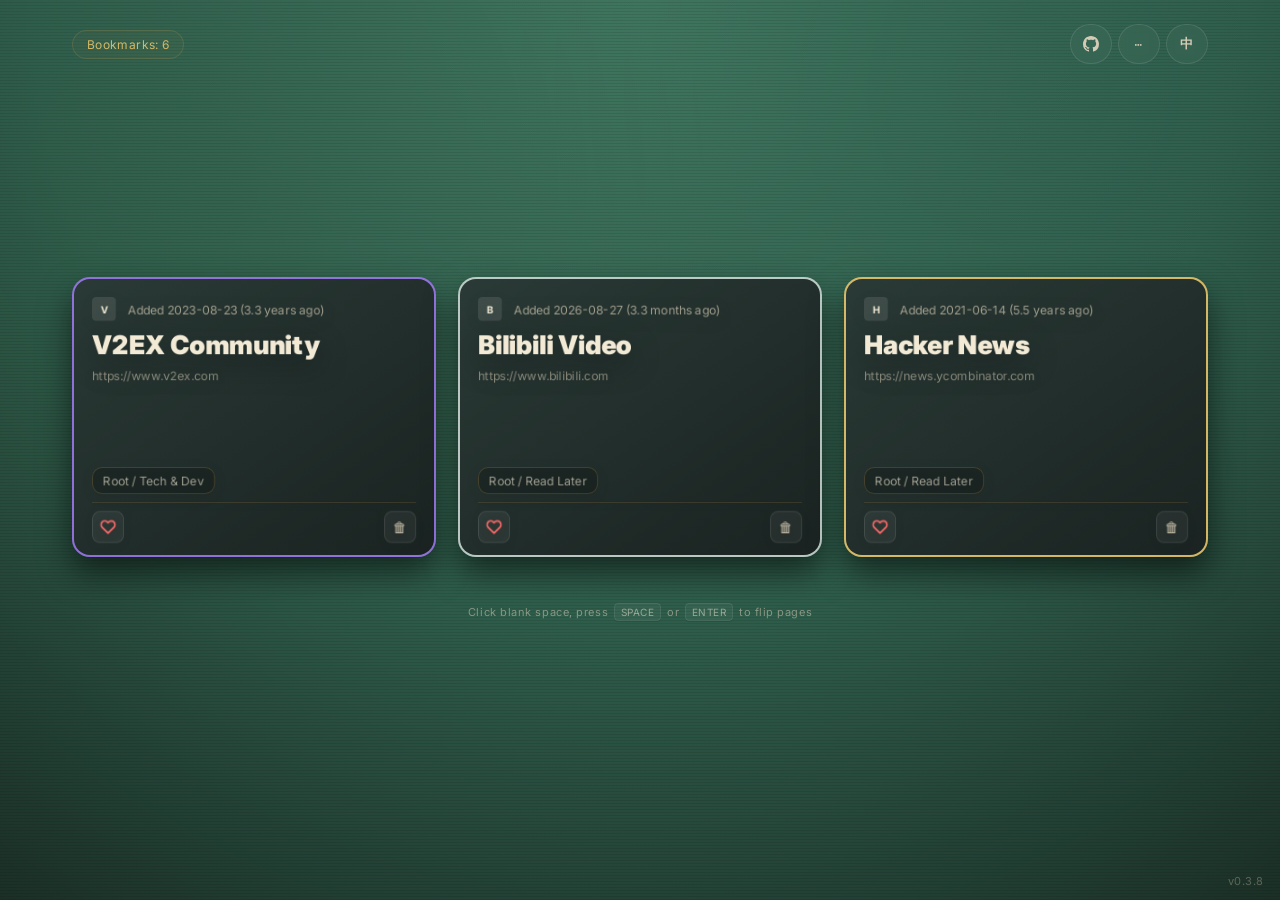
==== commit 6c0be2ab: "feat: remove main refresh button, keep instructions text, and move bookmark count to toolbar left" ====
--- a/newtab.html
+++ b/newtab.html
@@ -15,6 +15,7 @@
         <div class="toolbar-left">
           <!-- 收藏夹 tab hidden: only one source, tab label not needed -->
           <button class="tab-btn active" data-tab="bookmarks" type="button" data-i18n="tabBookmarks" style="display:none">收藏夹</button>
+          <div id="bookmark-count-badge" class="bookmark-count-badge"></div>
           <!-- Douban tabs hidden: only bookmark mode shown -->
           <button class="tab-btn" data-tab="douban-read" type="button" style="display:none"><span class="douban-icon">豆</span><span data-i18n="tabDoubanRead">已读</span></button>
           <button class="tab-btn" data-tab="douban-wish" type="button" style="display:none"><span class="douban-icon">豆</span><span data-i18n="tabDoubanWish">想读</span></button>
@@ -90,13 +91,12 @@
       <section class="tab-panel active" id="tab-bookmarks">
         <section class="cards" id="cards"></section>
         <div class="refresh-zone">
-          <button id="refresh-bookmarks-main" class="refresh-main-btn" type="button" data-i18n="refreshBtnMain">再翻三张</button>
           <p class="refresh-hint">
-            <span data-i18n="refreshHintPrefix">按</span>
+            <span data-i18n="flipHintClick">点击空白处、按</span>
             <kbd>Space</kbd>
-            <span data-i18n="refreshHintOr">或</span>
+            <span data-i18n="flipHintOr">或</span>
             <kbd>Enter</kbd>
-            <span data-i18n="refreshHintSuffix">也能翻页</span>
+            <span data-i18n="flipHintSuffix">键即可翻页</span>
           </p>
         </div>
         <footer class="footer" id="footer"></footer>
--- a/newtab.css
+++ b/newtab.css
@@ -1581,38 +1581,6 @@
   margin: 32px 0 20px;
 }
 
-.refresh-main-btn {
-  background: linear-gradient(135deg, rgba(59, 192, 200, 0.15) 0%, rgba(0, 198, 167, 0.08) 100%);
-  border: 1px solid rgba(59, 192, 200, 0.45);
-  color: #3bc0c8;
-  padding: 12px 36px;
-  font-size: 15px;
-  font-weight: 500;
-  font-family: inherit;
-  border-radius: 30px;
-  cursor: pointer;
-  letter-spacing: 0.08em;
-  transition: all 0.3s cubic-bezier(0.165, 0.84, 0.44, 1);
-  display: inline-flex;
-  align-items: center;
-  justify-content: center;
-  box-shadow: 0 4px 15px rgba(0, 0, 0, 0.2), inset 0 1px 0 rgba(255, 255, 255, 0.05);
-  backdrop-filter: blur(8px);
-}
-
-.refresh-main-btn:hover {
-  transform: translateY(-2px);
-  background: linear-gradient(135deg, rgba(59, 192, 200, 0.25) 0%, rgba(0, 198, 167, 0.15) 100%);
-  border-color: #3bc0c8;
-  color: #fff;
-  box-shadow: 0 6px 20px rgba(59, 192, 200, 0.2), 0 4px 15px rgba(0, 0, 0, 0.2);
-}
-
-.refresh-main-btn:active {
-  transform: translateY(1px);
-  box-shadow: 0 2px 8px rgba(0, 0, 0, 0.2);
-}
-
 .refresh-hint {
   font-size: 11px;
   color: var(--text-dim);
@@ -1635,3 +1603,18 @@
   text-transform: uppercase;
 }
 
+/* ===== Bookmark Count Badge ===== */
+.bookmark-count-badge {
+  border: 1px solid rgba(214, 162, 74, 0.2);
+  background: rgba(214, 162, 74, 0.05);
+  color: var(--gold-bright);
+  padding: 6px 14px;
+  border-radius: 999px;
+  font-size: 12px;
+  font-family: inherit;
+  white-space: nowrap;
+  letter-spacing: 0.03em;
+  user-select: none;
+  opacity: 0.85;
+}
+
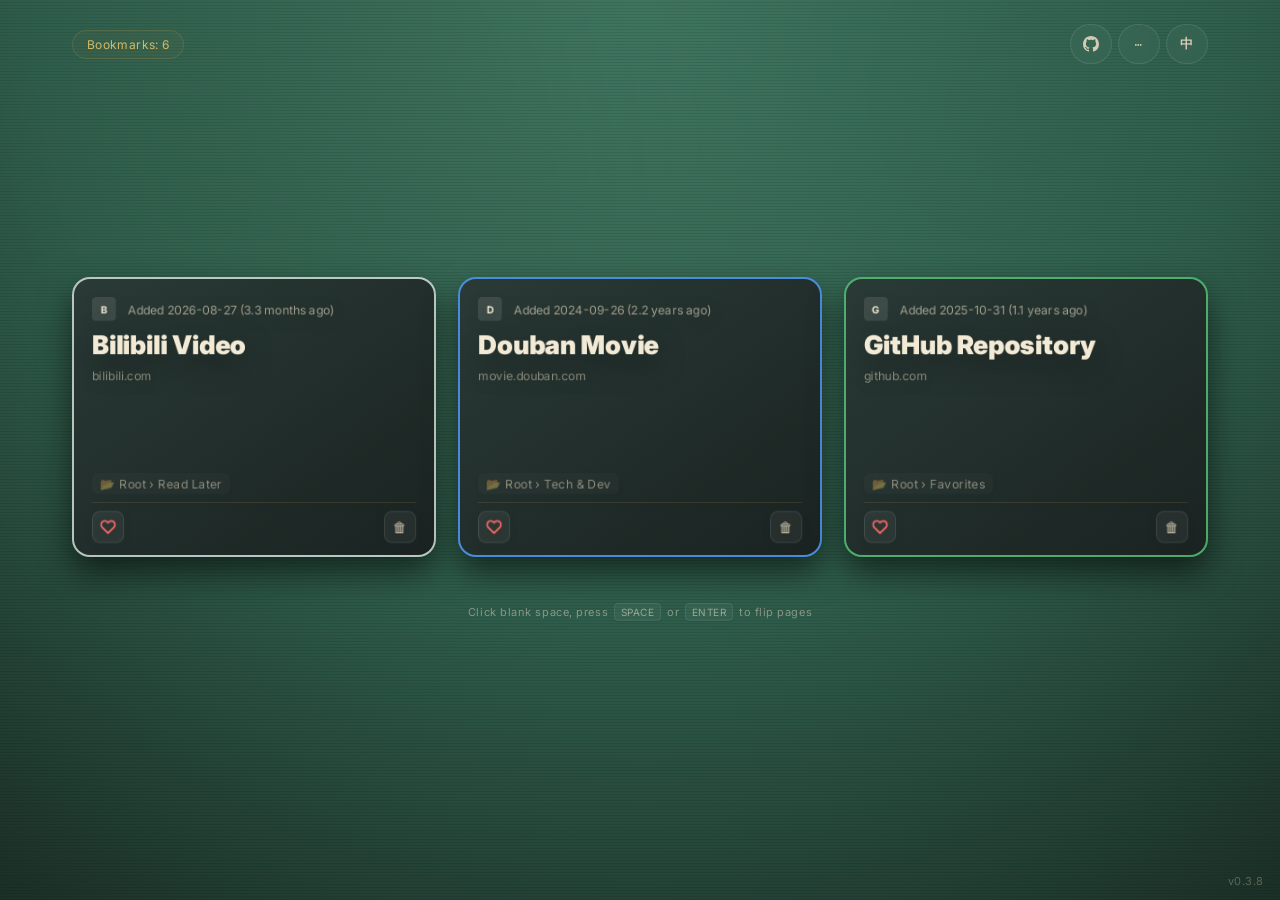
==== commit e4cec9d3: "feat: implement typography pairing and domain simplification on cards" ====
--- a/newtab.html
+++ b/newtab.html
@@ -6,7 +6,7 @@
     <title>收藏夹淘金</title>
     <link rel="preconnect" href="https://fonts.googleapis.com" />
     <link rel="preconnect" href="https://fonts.gstatic.com" crossorigin />
-    <link href="https://fonts.googleapis.com/css2?family=Inter:wght@300;400;500;600;700&family=Outfit:wght@400;600;700&display=swap" rel="stylesheet" />
+    <link href="https://fonts.googleapis.com/css2?family=Fira+Code:wght@400;500&family=Inter:wght@300;400;500;600;700&family=Outfit:wght@400;600;700&family=Playfair+Display:ital,wght@0,400;0,600;0,700;1,400&display=swap" rel="stylesheet" />
     <link rel="stylesheet" href="newtab.css" />
   </head>
   <body class="layout-a">
--- a/newtab.css
+++ b/newtab.css
@@ -1,6 +1,9 @@
 :root {
   color-scheme: dark;
-  font-family: "Inter", "Outfit", -apple-system, BlinkMacSystemFont, "Segoe UI", Roboto, Helvetica, Arial, sans-serif;
+  --font-sans: "Inter", "Outfit", -apple-system, BlinkMacSystemFont, "Segoe UI", Roboto, Helvetica, Arial, sans-serif;
+  --font-serif: "Playfair Display", Georgia, "Times New Roman", serif;
+  --font-mono: "Fira Code", "Courier New", monospace;
+  font-family: var(--font-sans);
   --bg-deep: #1b2f26;
   --bg-mid: #2f5e4c;
   --bg-light: #3f755f;
@@ -662,6 +665,17 @@
   word-break: break-word;
 }
 
+.tag.path {
+  border: none;
+  background: rgba(255, 255, 255, 0.04);
+  color: var(--text-dim);
+  opacity: 0.8;
+  padding: 3px 8px;
+  border-radius: 6px;
+  font-size: 11px;
+  letter-spacing: 0.02em;
+}
+
 .rating-stars {
   display: flex;
   gap: 3px;
@@ -1086,11 +1100,11 @@
   margin-top: auto;
 }
 body.layout-b .title {
-  font-family: "Outfit", "Inter", -apple-system, BlinkMacSystemFont, "Segoe UI", Roboto, Helvetica, Arial, sans-serif;
+  font-family: var(--font-serif);
   font-size: 24px;
-  font-weight: 400;
+  font-weight: 600;
   line-height: 1.4;
-  letter-spacing: 1px;
+  letter-spacing: 0.5px;
 }
 body.layout-b .favicon {
   border-radius: 50%;
@@ -1120,19 +1134,23 @@
   border-radius: 2px;
 }
 body.layout-c .title {
-  font-family: monospace;
-  font-size: 16px;
-  letter-spacing: 0.5px;
+  font-family: var(--font-mono);
+  font-size: 15px;
+  letter-spacing: 0.2px;
   font-weight: normal;
   -webkit-line-clamp: 4;
 }
 body.layout-c .url {
-  font-family: monospace;
+  font-family: var(--font-mono);
   background: rgba(0, 0, 0, 0.3);
   padding: 6px 8px;
   border-radius: 4px;
   margin-top: 12px;
   color: var(--gold-bright);
+}
+body.layout-c .path,
+body.layout-c .meta-date {
+  font-family: var(--font-mono);
 }
 body.layout-c .card-footer {
   border-top: 1px dashed rgba(255, 255, 255, 0.2);
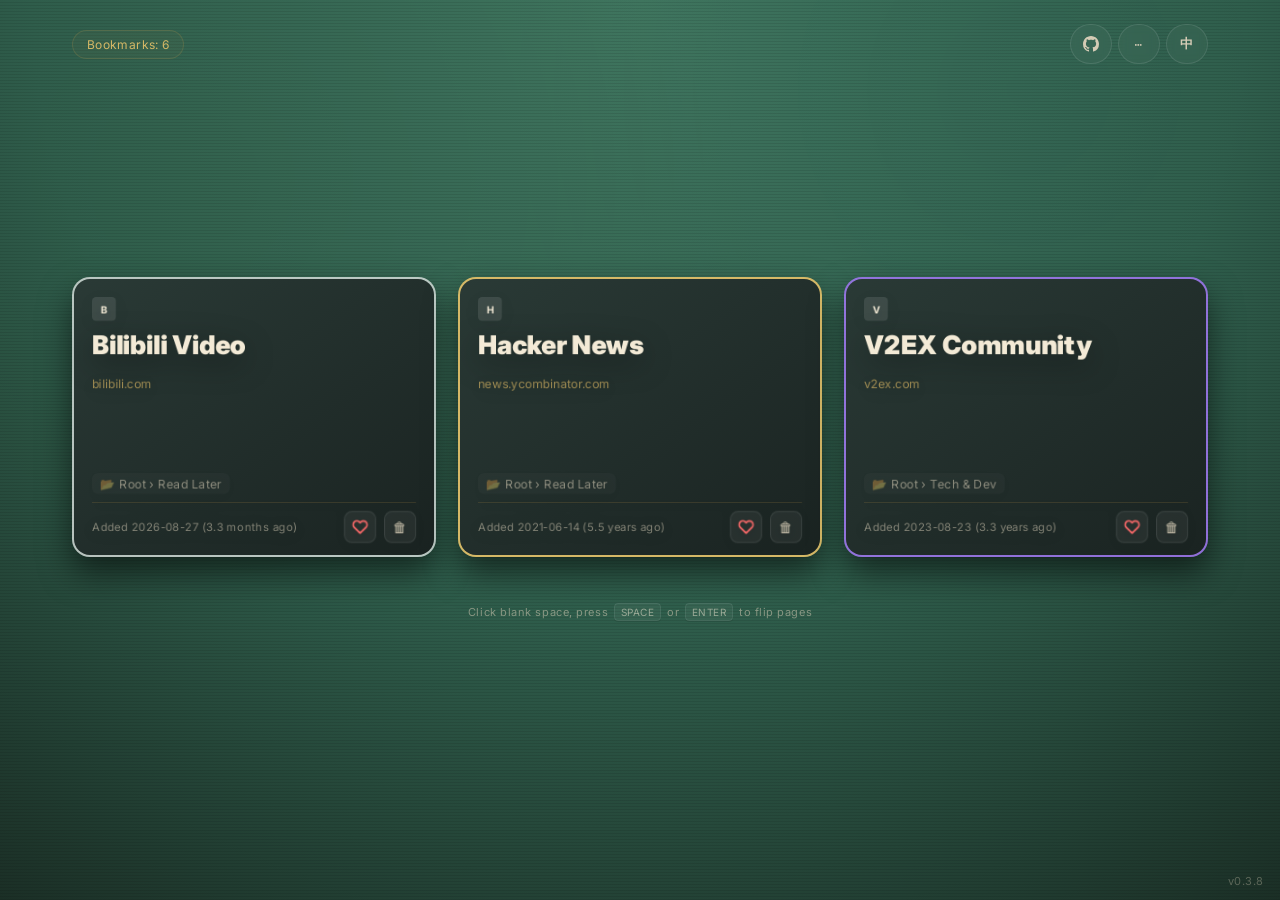
==== commit 8ab467f0: "feat: improve card design - dynamic URL hover expansion & date positioned in toolbar footer" ====
--- a/newtab.html
+++ b/newtab.html
@@ -141,9 +141,6 @@
                 <span class="favicon" aria-hidden="true">
                   <span class="favicon-text"></span>
                 </span>
-                <div class="brand-text">
-                  <p class="meta-date"></p>
-                </div>
               </div>
             </div>
 
@@ -157,15 +154,18 @@
             <div class="rating-stars"></div>
 
             <div class="card-toolbar">
-              <button class="toolbar-btn btn-like" type="button" aria-label="点赞">
-                <svg class="heart-icon heart-outline" viewBox="0 0 24 24" fill="none" stroke="currentColor" stroke-width="2.5" stroke-linecap="round" stroke-linejoin="round" style="width: 16px; height: 16px; vertical-align: middle;">
-                  <path d="M20.84 4.61a5.5 5.5 0 0 0-7.78 0L12 5.67l-1.06-1.06a5.5 5.5 0 0 0-7.78 7.78l1.06 1.06L12 21.23l7.78-7.78 1.06-1.06a5.5 5.5 0 0 0 0-7.78z"></path>
-                </svg>
-                <svg class="heart-icon heart-filled" viewBox="0 0 24 24" fill="currentColor" stroke="currentColor" stroke-width="2" stroke-linecap="round" stroke-linejoin="round" style="width: 16px; height: 16px; vertical-align: middle; display: none;">
-                  <path d="M20.84 4.61a5.5 5.5 0 0 0-7.78 0L12 5.67l-1.06-1.06a5.5 5.5 0 0 0-7.78 7.78l1.06 1.06L12 21.23l7.78-7.78 1.06-1.06a5.5 5.5 0 0 0 0-7.78z"></path>
-                </svg>
-              </button>
-              <button class="toolbar-btn btn-delete" type="button" aria-label="删除">🗑</button>
+              <p class="meta-date"></p>
+              <div class="card-toolbar-actions">
+                <button class="toolbar-btn btn-like" type="button" aria-label="点赞">
+                  <svg class="heart-icon heart-outline" viewBox="0 0 24 24" fill="none" stroke="currentColor" stroke-width="2.5" stroke-linecap="round" stroke-linejoin="round" style="width: 16px; height: 16px; vertical-align: middle;">
+                    <path d="M20.84 4.61a5.5 5.5 0 0 0-7.78 0L12 5.67l-1.06-1.06a5.5 5.5 0 0 0-7.78 7.78l1.06 1.06L12 21.23l7.78-7.78 1.06-1.06a5.5 5.5 0 0 0 0-7.78z"></path>
+                  </svg>
+                  <svg class="heart-icon heart-filled" viewBox="0 0 24 24" fill="currentColor" stroke="currentColor" stroke-width="2" stroke-linecap="round" stroke-linejoin="round" style="width: 16px; height: 16px; vertical-align: middle; display: none;">
+                    <path d="M20.84 4.61a5.5 5.5 0 0 0-7.78 0L12 5.67l-1.06-1.06a5.5 5.5 0 0 0-7.78 7.78l1.06 1.06L12 21.23l7.78-7.78 1.06-1.06a5.5 5.5 0 0 0 0-7.78z"></path>
+                  </svg>
+                </button>
+                <button class="toolbar-btn btn-delete" type="button" aria-label="删除">🗑</button>
+              </div>
             </div>
           </div>
         </div>
--- a/newtab.css
+++ b/newtab.css
@@ -619,11 +619,11 @@
 }
 
 .url {
-  margin: 0;
-  font-size: 13px;
-  color: var(--text-dim);
-  word-break: break-word;
-  opacity: 0.8;
+  margin: 8px 0 0 0;
+  font-size: 12px;
+  color: var(--gold-bright);
+  word-break: break-all;
+  opacity: 0.55;
   display: -webkit-box;
   -webkit-line-clamp: 2;
   line-clamp: 2;
@@ -631,15 +631,21 @@
   overflow: hidden;
   flex-grow: 1;
   transform: translateZ(38px) translate(var(--parallax-link-x, 0px), var(--parallax-link-y, 0px));
-  transition: transform 0.15s ease-out;
+  transition: all 0.25s cubic-bezier(0.165, 0.84, 0.44, 1);
   filter: drop-shadow(0 4px 8px rgba(0, 0, 0, 0.25));
+}
+
+.card:hover .url {
+  opacity: 0.9;
+  color: var(--text-main);
 }
 
 .meta-date {
   margin: 0;
-  font-size: 12px;
+  font-size: 11px;
   color: var(--text-dim);
-  opacity: 0.7;
+  opacity: 0.55;
+  letter-spacing: 0.02em;
 }
 
 .tags {
@@ -708,6 +714,12 @@
   transform: translateZ(20px) translate(var(--parallax-text-x, 0px), var(--parallax-text-y, 0px));
   transition: transform 0.15s ease-out;
   filter: drop-shadow(0 3px 6px rgba(0, 0, 0, 0.25));
+}
+
+.card-toolbar-actions {
+  display: flex;
+  align-items: center;
+  gap: 8px;
 }
 
 .toolbar-btn {
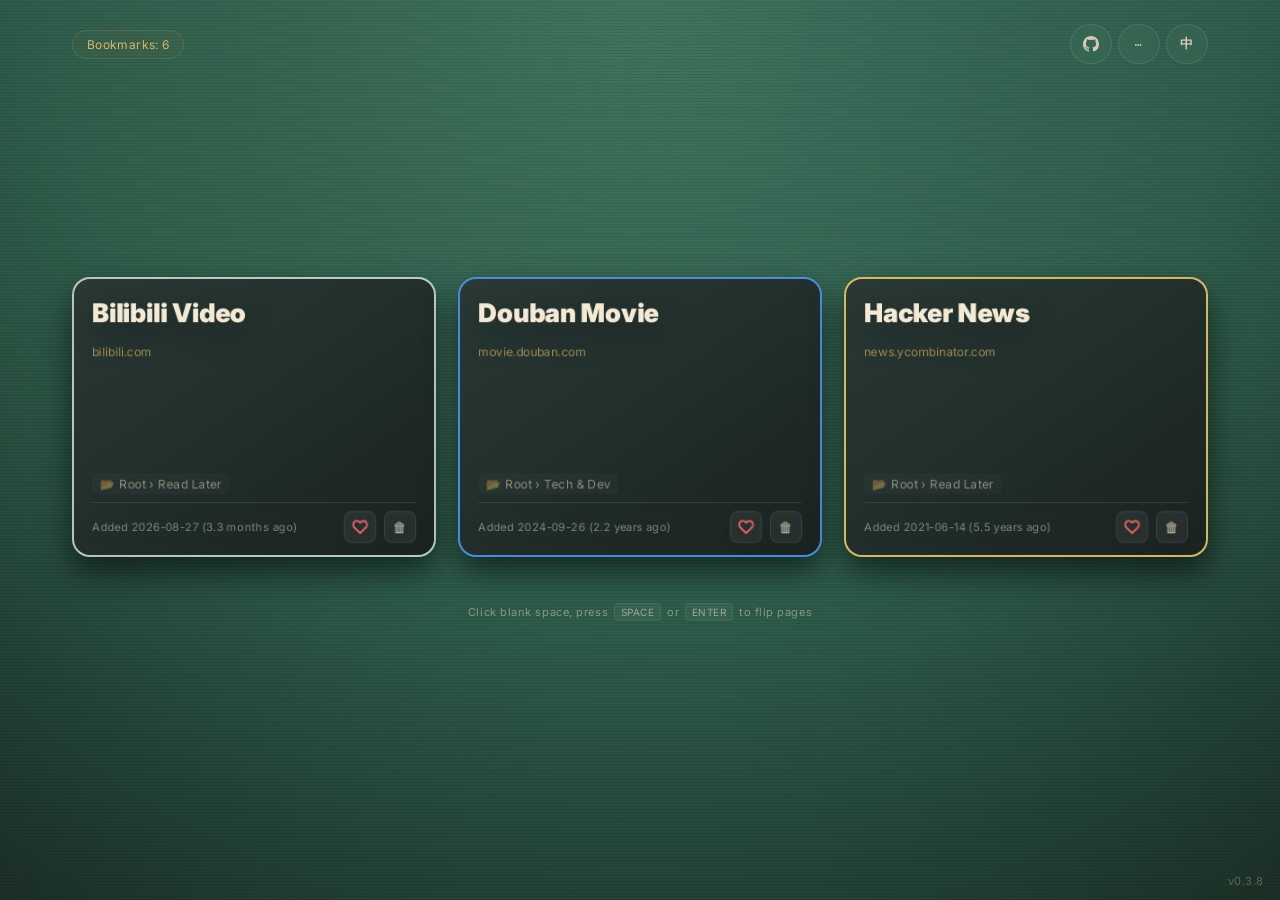
==== commit b91300fd: "feat: remove top-left placeholder icon to clean up card header" ====
--- a/newtab.html
+++ b/newtab.html
@@ -136,14 +136,6 @@
             </div>
           </div>
           <div class="card-face card-front">
-            <div class="card-header">
-              <div class="brand">
-                <span class="favicon" aria-hidden="true">
-                  <span class="favicon-text"></span>
-                </span>
-              </div>
-            </div>
-
             <p class="title"></p>
             <p class="subtitle" style="display: none;"></p>
             <p class="url"></p>
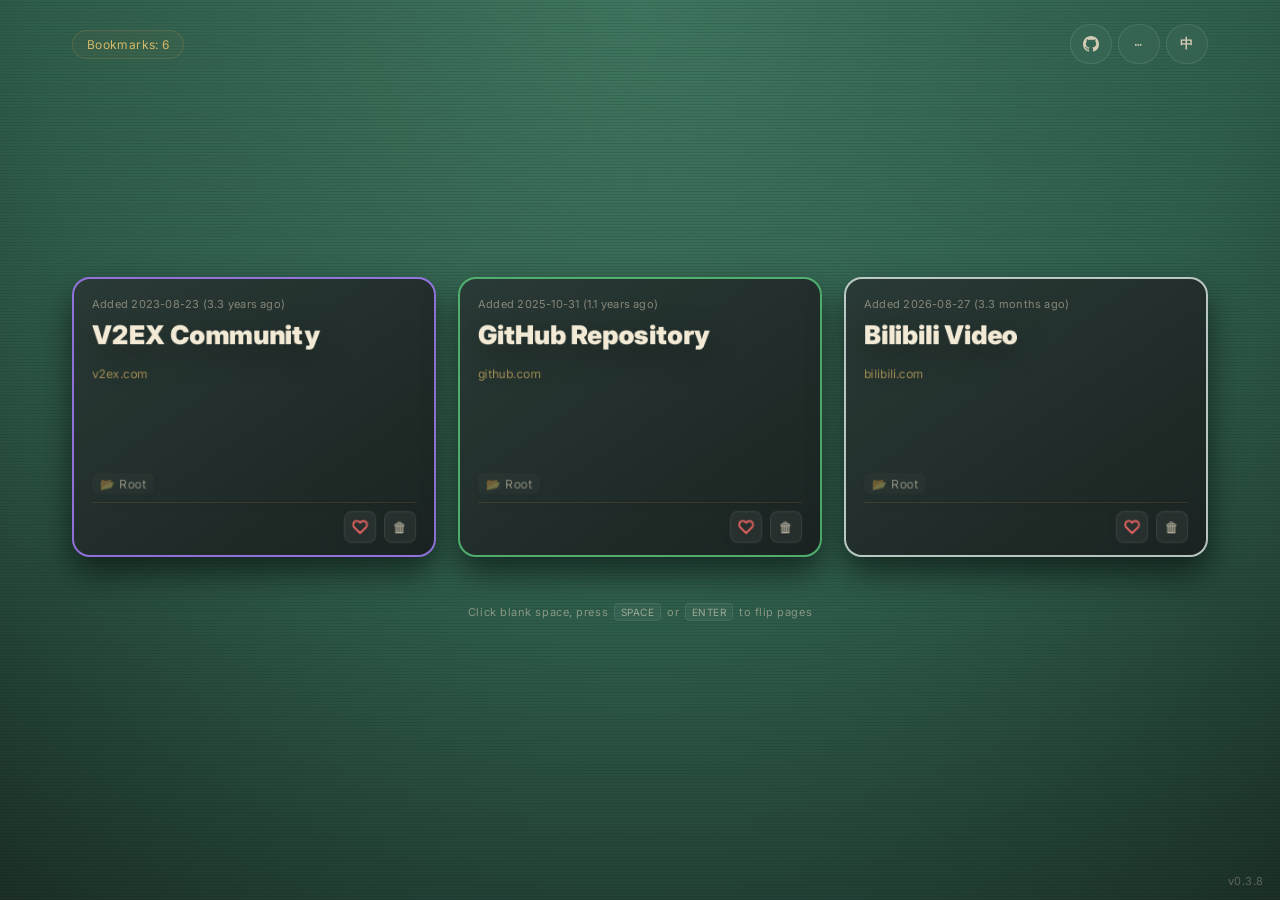
==== commit b5f62808: "feat: position meta-date at the top of cards, align buttons to the bottom-right, and exclude root fo" ====
--- a/newtab.html
+++ b/newtab.html
@@ -136,6 +136,7 @@
             </div>
           </div>
           <div class="card-face card-front">
+            <p class="meta-date"></p>
             <p class="title"></p>
             <p class="subtitle" style="display: none;"></p>
             <p class="url"></p>
@@ -146,7 +147,6 @@
             <div class="rating-stars"></div>
 
             <div class="card-toolbar">
-              <p class="meta-date"></p>
               <div class="card-toolbar-actions">
                 <button class="toolbar-btn btn-like" type="button" aria-label="点赞">
                   <svg class="heart-icon heart-outline" viewBox="0 0 24 24" fill="none" stroke="currentColor" stroke-width="2.5" stroke-linecap="round" stroke-linejoin="round" style="width: 16px; height: 16px; vertical-align: middle;">
--- a/newtab.css
+++ b/newtab.css
@@ -707,7 +707,7 @@
 .card-toolbar {
   display: flex;
   align-items: center;
-  justify-content: space-between;
+  justify-content: flex-end;
   margin-top: auto;
   padding-top: 8px;
   border-top: 1px solid rgba(214, 162, 74, 0.15);
